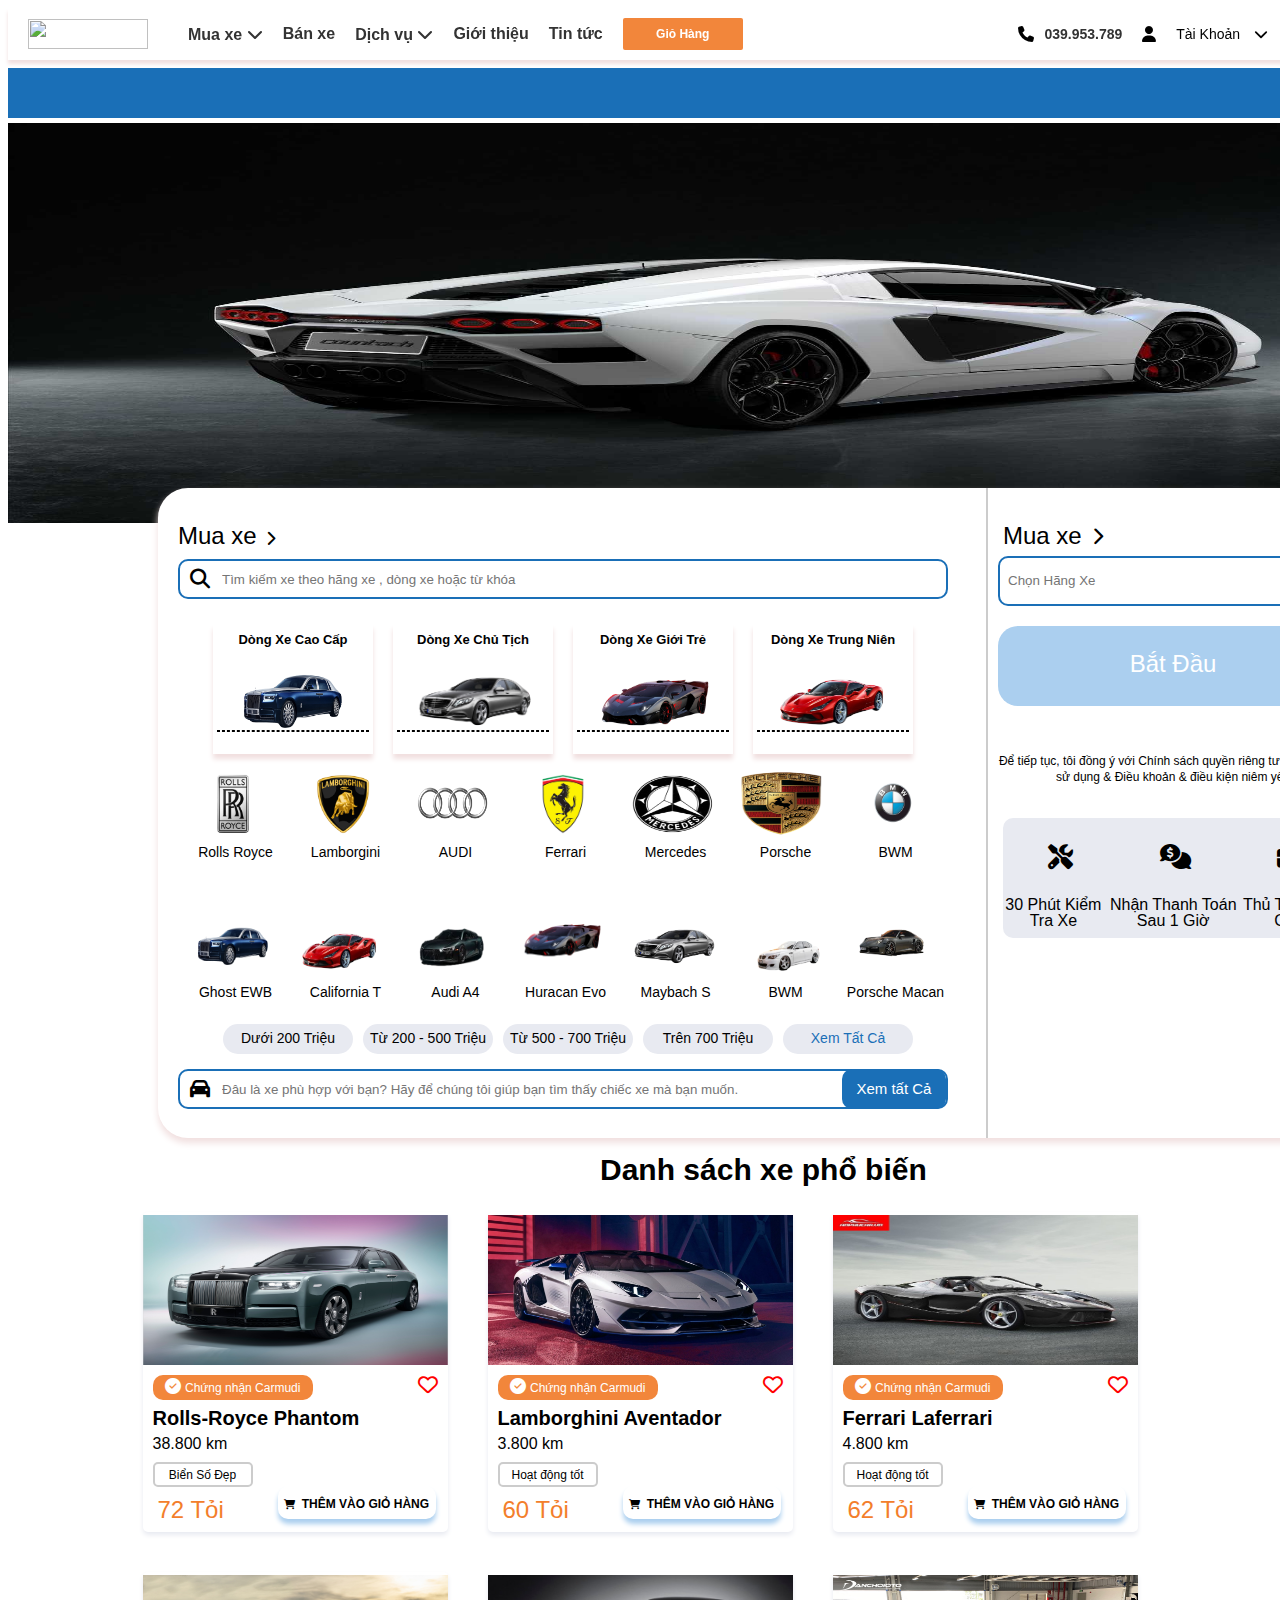
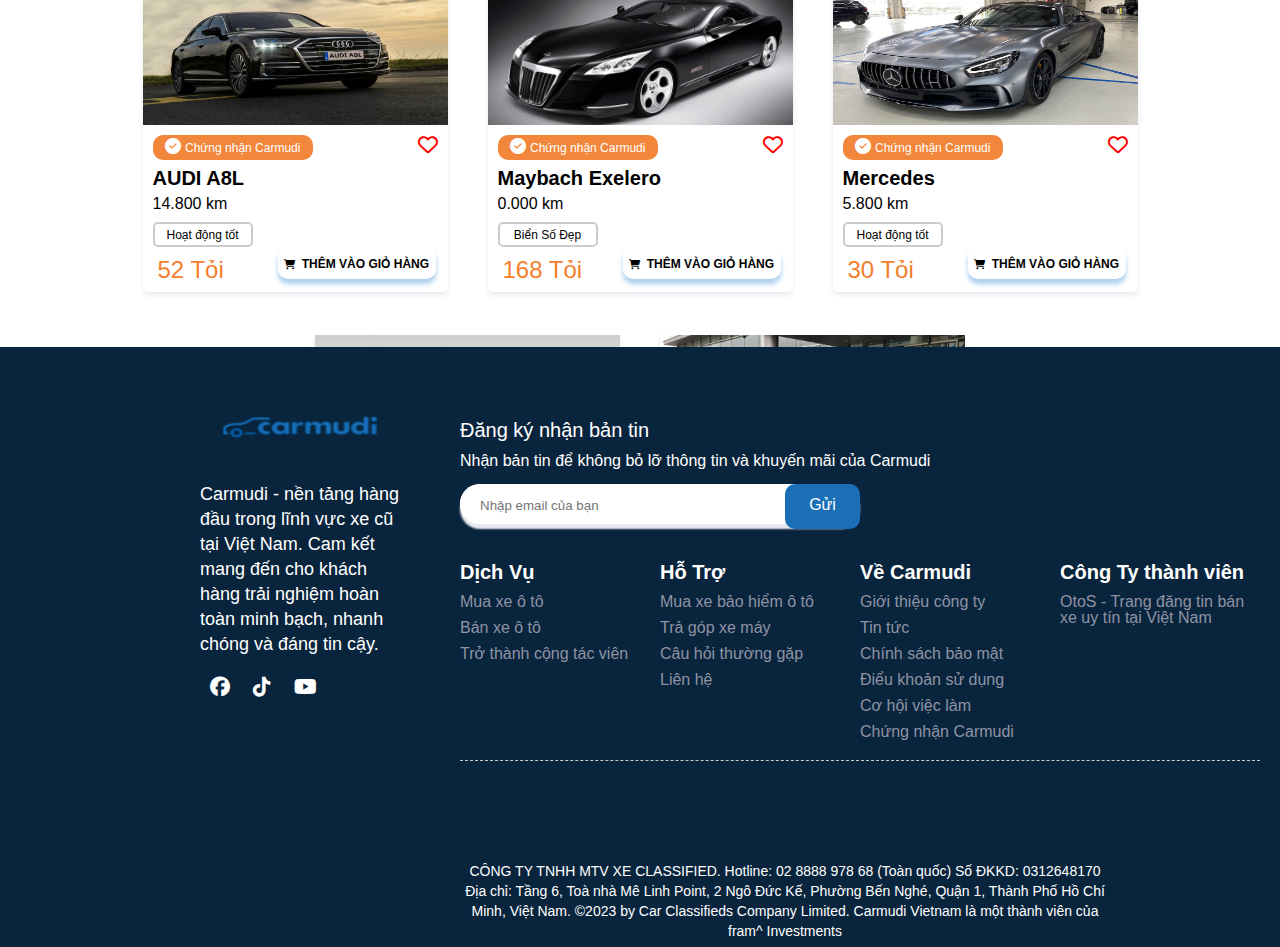
==== index.html @ 92b102cd "first commit" ====
<!DOCTYPE html>
<html lang="en">
<head>
    <meta charset="UTF-8">
    <meta http-equiv="X-UA-Compatible" content="IE=edge">
    <meta name="viewport" content="width=device-width, initial-scale=1.0">
    <title>Trần Thống Shop</title>
    <link rel="stylesheet" href="./index.html">
    <link rel="stylesheet" href="./main.css">
    <link rel="stylesheet" href="./base.css">
    <link rel="stylesheet" href="https://cdnjs.cloudflare.com/ajax/libs/font-awesome/6.4.0/css/all.min.css">
    <link rel="icon" href="./logo/logo__POSCHER_preview_rev_1.png">
</head>
<body>
    <div class="app">
        
        <header class="header">
            <ul class="header__nav">
                <li class="nav">
                    <img class="nav__img" src=".https./ảnh/th.jpg" alt="">
                </li>
                <li class="nav"><a href="">
                    Mua xe
                    <i class="fa-sharp fa-solid fa-chevron-down"></i>
                    <div class="body">
                        <p>Lamborghini</p>
                        <p>Rolls-Royce</p>
                        <p>Ferrari</p>
                    </div>
                </a></li>
                <li class="nav"><a href="">Bán xe</a></li>
                <li class="nav"><a href="">
                    Dịch vụ
                    <i class="fa-sharp fa-solid fa-chevron-down"></i>
                    <div class="body">
                        <p>Đấu giá xe</p>
                        <p>Kiểm định xe</p>
                        <p>Mua xe trả góp</p>
                    </div>
                </a></li>
                <li class="nav"><a href="">Giới thiệu</a></li>
                <li class="nav"><a href="">Tin tức</a></li>
                <li class="nav "><a class="nav--check" href="./gioHang.html">Giỏ Hàng</a></li>
            </ul>
            <ul class="header__nav">
                <li class="nav">
                    <i class="fa-solid fa-phone"></i>
                    <a class="nav__first" href="">039.953.789</a></li>
                <li class="nav">
                    <i class="fa-solid fa-user"></i>
                    <div class="nav__first nav__first--span" href="">
                        <span class="nav__first--taiKhoan">
                            Tài Khoản
                        </span>
                        <div class="nav__span">
                            <a href="./dangNhap.html" class="nav__span--1"><span class="nav__span--dangNhap">Đăng nhặp</span></a>
                            <a href="./dangKy.html" class="nav__span--1">
                                <span class="nav__span--dangNhap">
                                    Đăng ký
                                </span>
                            </a>
                        </div>
                    <i class="fa-sharp fa-solid fa-chevron-down"></i>

                    </div></li>
            </ul>
        </header>
    </div>
    <marquee class="header__marquee" behavior="scroll" direction="10px">Chào mừng bạn đến với shop Trần Thống</marquee>
    <!-- CONTAINER -->
    <div class="container">
        <div><img class="container__lambo" src="./ảnh/lamborghini.jpg" alt=""></div>
        <div class="container__body">
            <div class="container__body--giaoDien">
                <div class="container__body--muaXe">
                    <span class="container__body--span">
                        Mua xe 
                        <span class="container__body--icon"><i class="fa-solid fa-chevron-right"></i></span>
                    </span>
                    <div class="container__muaXe--body">
                        <div class="container__muaXe--serch">
                            <span class="container__serch--icon"><i class="fa-solid fa-magnifying-glass"></i></span>
                            <input type="text" class="container__body--input" placeholder="Tìm kiếm xe theo hãng xe , dòng xe hoặc từ khóa">
                            <div class="container__muaXe--hover">
                                <div class="container__muaXe--timKiem">
                                    <span class="container__hover--header">Tìm kiếm hàng đầu</span>
                                    <i class="fa-solid fa-fire"></i>
                                </div>
                                <ul class="container__hover--ul">
                                    <div class="container__hover--li">Audi</div>
                                    <div class="container__hover--li">Lamborghini</div>
                                    <div class="container__hover--li">Roll Royce</div>
                                    <div class="container__hover--li">Ferrari</div>
                                    <div class="container__hover--li">Mercedes</div>
                                    <div class="container__hover--li">BMW</div>
                                    <div class="container__hover--li">Porsche</div>
                                </ul>
                            </div>
                        </div>
                        <div class="container__muaXe--dongXe">
                            <ul class="container__dongXe--ul">
                                <li class="container__dongXe--li container__dongXe--anime1">
                                    <div class="container__dongxe--chu" >Dòng Xe Cao Cấp</div >
                                    <img src="./ảnh/Tải-hình-nền-4k-Siêu-xe-Roll-Royce-scaled.png" alt="" class="container__dongXe--img">
                                </li>
                                <li class="container__dongXe--li container__dongXe--anime2">
                                    <div  class="container__dongxe--chu">Dòng Xe Chủ Tịch</div >
                                    <img src="./ảnh/mẹc.png" alt="" class="container__dongXe--img">

                                </li>
                                <li class="container__dongXe--li container__dongXe--anime3">
                                    <div  class="container__dongxe--chu">Dòng Xe Giới Trẻ</div >
                                    <img src="./ảnh/hinh-nen-sieu-xe-lamborghini_062151335.png" alt="" class="container__dongXe--img container__lambo--thaydoi ">

                                </li>
                                <li class="container__dongXe--li container__dongXe--anime4">
                                    <div class="container__dongxe--chu" >Dòng Xe Trung Niên</div >      
                                    <img src="./ảnh/dien-kien-sieu-xe-ferrari-f8-tributo-moi-ke-nhiem-488-gtb-c7f69d.png" alt="" class="container__dongXe--img container__ferari--thaydoi">

                                </li>
                            </ul>
                        </div>

                        <div class="container__hangXe">
                            <ul class="container__hangXe--ul">
                                <li class="container__hangXe--li">
                                    <img src="./logo/logo-rolls-royce_preview_rev_1.png" alt="" class="container__hangXe--img">
                                    <span class="container__hangXe--span">Rolls Royce</span>
                                </li>
                                <li class="container__hangXe--li">
                                    <img src="./logo/Lamborgini-Logo_preview_rev_1.png" alt="" class="container__hangXe--img">
                                    <span class="container__hangXe--span">Lamborgini</span>
                                </li>
                                <li class="container__hangXe--li">
                                    <img src="./logo/logo audi_preview_rev_1.png" alt="" class="container__hangXe--img">
                                    <span class="container__hangXe--span">AUDI</span>
                                </li>
                                <li class="container__hangXe--li">
                                    <img src="./logo/logo-xe-ferrari_preview_rev_1.png" alt="" class="container__hangXe--img">
                                    <span class="container__hangXe--span">Ferrari</span>
                                </li>
                                <li class="container__hangXe--li">
                                    <img src="./logo/logo__mẹc_preview_rev_1.png" alt="" class="container__hangXe--img">
                                    <span class="container__hangXe--span">Mercedes</span>
                                </li>
                                <li class="container__hangXe--li">
                                    <img src="./logo/logo__POSCHER_preview_rev_1.png" alt="" class="container__hangXe--img">
                                    <span class="container__hangXe--span">Porsche</span>
                                </li>
                                <li class="container__hangXe--li">
                                    <img src="./logo/y-nghia-logo-bmw_preview_rev_1.png" alt="" class="container__hangXe--img">
                                    <span class="container__hangXe--span">BWM</span>
                                </li>
                            </ul>
                        </div>
                        <div class="container__hangXe">
                            <ul class="container__hangXe--ul">
                                <li class="container__hangXe--li">
                                    <img src="./ảnh/Tải-hình-nền-4k-Siêu-xe-Roll-Royce-scaled.png" alt="" class="container__hangXe--img">
                                    <span class="container__hangXe--span"> Ghost EWB</span>
                                </li>
                                <li class="container__hangXe--li">
                                    <img src="./ảnh/dien-kien-sieu-xe-ferrari-f8-tributo-moi-ke-nhiem-488-gtb-c7f69d.png" alt="" class="container__hangXe--img">
                                    <span class="container__hangXe--span">California T</span>
                                </li>
                                <li class="container__hangXe--li">
                                    <img src="./ảnh/audi_preview_rev_1.png" alt="" class="container__hangXe--img">
                                    <span class="container__hangXe--span">Audi A4</span>
                                </li>
                                <li class="container__hangXe--li">
                                    <img src="./ảnh/hinh-nen-sieu-xe-lamborghini_062151335.png" alt="" class="container__hangXe--img">
                                    <span class="container__hangXe--span"> Huracan Evo</span>
                                </li>
                                <li class="container__hangXe--li">
                                    <img src="./ảnh/mẹc.png" alt="" class="container__hangXe--img">
                                    <span class="container__hangXe--span">Maybach S</span>
                                </li>
                                <li class="container__hangXe--li">
                                    <img src="./ảnh/BWM_preview_rev_1.png" alt="" class="container__hangXe--img">
                                    <span class="container__hangXe--span">BWM</span>
                                </li>
                                <li class="container__hangXe--li">
                                    <img src="./ảnh/POSCHER.png" alt="" class="container__hangXe--img">
                                    <span class="container__hangXe--span">Porsche Macan</span>
                                </li>
                            </ul>
                        </div>
                        <div class="container__tatCa">
                            <ul class="container__tatCa--ul">
                                <li class="container__tatCa--li">
                                    Dưới 200 Triệu
                                </li>
                                <li class="container__tatCa--li">
                                    Từ 200 - 500 Triệu
                                </li>
                                <li class="container__tatCa--li">
                                    Từ 500 - 700 Triệu
                                </li>
                                <li class="container__tatCa--li">
                                    Trên 700 Triệu
                                </li>
                                <li class="container__tatCa--li container__tatCa--xem ">
                                    Xem Tất Cả 
                                </li>
                            </ul>
                        </div>
                        <div class="container__muaXe--serch">
                            <span class="container__serch--icon"><i class="fa-solid fa-car"></i></i></span>
                            <input type="text" class="container__body--input" placeholder="Đâu là xe phù hợp với bạn? Hãy để chúng tôi giúp bạn tìm thấy chiếc xe mà bạn muốn.">
                            <div class="container__tatCa-div">
                                <span class="container__tatCa--span">Xem tất Cả</span>
                                </div>
                        </div>
                    </div>
                </div>
                <div class="container__body--banXe">
                    <span class="container__banXe--span">
                        Mua xe 
                        <span class="container__banXe--icon"><i class="fa-solid fa-chevron-right"></i></span>
                    </span>

                    <div class="banXe__chonHangXe">
                        <input type="text" class="banXe__chonHangXe--input" placeholder="Chọn Hãng Xe">
                        <i class="fa-sharp fa-solid fa-chevron-down"></i>
                    </div>
                    
                    <div class="banXe__chonHangXe--batdau">
                        <span>Bắt Đầu</span>
                    </div>

                    <p class="banXe__chonHangXe-p">
                        Để tiếp tục, tôi đồng ý với Chính sách quyền riêng tư, Điều khoản sử dụng & Điều khoản & điều kiện niêm yết.
                    </p>

                    <div class="banXe__chonHangXe--tong">
                        <div class="banXe__chonHangXe--ul">
                            <span><i class="fa-solid fa-screwdriver-wrench"></i></span>
                            <span><i class="fa-solid fa-comments-dollar"></i></span>
                            <span><i class="fa-solid fa-business-time"></i></span>
                        </div>
                        <div class="banXe__chonHangXe--li">
                            <span>30 Phút Kiểm Tra Xe <br></span>
                            <span>Nhận Thanh Toán Sau 1 Giờ <br></span>
                            <span>Thủ Tục Nhanh Chóng <br></span>
                        </div>
                    </div>
                    <marquee class="banXe__chonHangXe--marquee" behavior="scroll" direction="10px">
                        <img src="./ảnh/Tải-hình-nền-4k-Siêu-xe-Roll-Royce-scaled.png" alt="">
                        <img class="chonHangXe__marquee--img" src="./ảnh/dien-kien-sieu-xe-ferrari-f8-tributo-moi-ke-nhiem-488-gtb-c7f69d.png" alt="">
                        <img class="chonHangXe__marquee--img " src="./ảnh/audi_preview_rev_1.png" alt="">
                    </marquee>
                </div>
            </div>
        </div>
        <h1 class="container__body--danhSachh1">Danh sách xe phổ biến <br></h1>
        <div class="container__body--danhSach">
            <div class="container__body--chiaDoi">
                <div class="container__danhSach">
                    <a href="./chiTiet.html">
                        <img src="./danh sách/roll royce.jpg" alt="" class="container__danhSach-img">
                    </a>
                    <div class="container__danhSach--chungNhan">
                        <div class="container__danhSach--icon">
                            <span class="container__danhSach--iconspan">
                                <i class="fa-sharp fa-solid fa-circle-check"></i>
                            </span>
                            <span class="container__danhSach--iconchungNhan">Chứng nhận Carmudi</span>
                        </div>
                        <div class="container__icon--danhSach">
                            <i class="fa-sharp fa-regular fa-heart"></i>
    
                        </div>
                    </div>
                    <div class="container__danhSach--thongTin">Rolls-Royce Phantom <br></div>
                    <div class="container__danhSach--km">38.800 km <br></div>
                    <div class="container__danhSach--hoatDong">Biển Số Đẹp <br></div>
                    <div class="container__danhSach--giaTien">72 Tỏi <br></div>
                    <div class="container__danhSach--gioHang">
                        <i class="fa-solid fa-cart-shopping"></i>
                        <span>THÊM VÀO GIỎ HÀNG</span>
                    </div>
                    <a href="./chiTiet.html">
                        <div class="container__danhSach--xemNhanh">Xem Nhanh</div>
                    </a>
                </div>
                <div class="container__danhSach">
                    <a href="./chiTiet.html">
                        <img src="./danh sách/lambo.jpg" alt="" class="container__danhSach-img">

                    </a>
                    <div class="container__danhSach--chungNhan">
                        <div class="container__danhSach--icon">
                            <span class="container__danhSach--iconspan">
                                <i class="fa-sharp fa-solid fa-circle-check"></i>
                            </span>
                            <span class="container__danhSach--iconchungNhan">Chứng nhận Carmudi</span>
                        </div>
                        <div class="container__icon--danhSach">
                            <i class="fa-sharp fa-regular fa-heart"></i>
    
                        </div>
                    </div>
                    <div class="container__danhSach--thongTin">Lamborghini Aventador <br></div>
                    <div class="container__danhSach--km">3.800 km <br></div>
                    <div class="container__danhSach--hoatDong">Hoạt động tốt <br></div>
                    <div class="container__danhSach--giaTien">60 Tỏi <br></div>
                    <div class="container__danhSach--gioHang">
                        <i class="fa-solid fa-cart-shopping"></i>
                        <span>THÊM VÀO GIỎ HÀNG</span>
                    </div>
                    <a href="./chiTiet.html">
                        <div class="container__danhSach--xemNhanh">Xem Nhanh</div>
                    </a>
    
                </div>
                <div class="container__danhSach">
                    <img src="./danh sách/ferari.jpg" alt="" class="container__danhSach-img">
                    <div class="container__danhSach--chungNhan">
                        <div class="container__danhSach--icon">
                            <span class="container__danhSach--iconspan">
                                <i class="fa-sharp fa-solid fa-circle-check"></i>
                            </span>
                            <span class="container__danhSach--iconchungNhan">Chứng nhận Carmudi</span>
                        </div>
                        <div class="container__icon--danhSach">
                            <i class="fa-sharp fa-regular fa-heart"></i>
    
                        </div>
                    </div>
                    <div class="container__danhSach--thongTin">Ferrari Laferrari <br></div>
                    <div class="container__danhSach--km">4.800 km <br></div>
                    <div class="container__danhSach--hoatDong">Hoạt động tốt <br></div>
                    <div class="container__danhSach--giaTien">62 Tỏi <br></div>
                    <div class="container__danhSach--gioHang">
                        <i class="fa-solid fa-cart-shopping"></i>
                        <span>THÊM VÀO GIỎ HÀNG</span>
                    </div>
                    <div class="container__danhSach--xemNhanh">Xem Nhanh</div>
    
                </div>
                <div class="container__danhSach">
                    <img src="./danh sách/audi.jpg" alt="" class="container__danhSach-img">
                    <div class="container__danhSach--chungNhan">
                        <div class="container__danhSach--icon">
                            <span class="container__danhSach--iconspan">
                                <i class="fa-sharp fa-solid fa-circle-check"></i>
                            </span>
                            <span class="container__danhSach--iconchungNhan">Chứng nhận Carmudi</span>
                        </div>
                        <div class="container__icon--danhSach">
                            <i class="fa-sharp fa-regular fa-heart"></i>
    
                        </div>
                    </div>
                    <div class="container__danhSach--thongTin">AUDI A8L <br></div>
                    <div class="container__danhSach--km">14.800 km <br></div>
                    <div class="container__danhSach--hoatDong">Hoạt động tốt <br></div>
                    <div class="container__danhSach--giaTien">52 Tỏi <br></div>
                    <div class="container__danhSach--gioHang">
                        <i class="fa-solid fa-cart-shopping"></i>
                        <span>THÊM VÀO GIỎ HÀNG</span>
                    </div>
                    <div class="container__danhSach--xemNhanh">Xem Nhanh</div>
    
                </div>
                <div class="container__danhSach">
                    <img src="./danh sách/mayback.jpg" alt="" class="container__danhSach-img">
                    <div class="container__danhSach--chungNhan">
                        <div class="container__danhSach--icon">
                            <span class="container__danhSach--iconspan">
                                <i class="fa-sharp fa-solid fa-circle-check"></i>
                            </span>
                            <span class="container__danhSach--iconchungNhan">Chứng nhận Carmudi</span>
                        </div>
                        <div class="container__icon--danhSach">
                            <i class="fa-sharp fa-regular fa-heart"></i>
    
                        </div>
                    </div>
                    <div class="container__danhSach--thongTin">Maybach Exelero <br></div>
                    <div class="container__danhSach--km">0.000 km <br></div>
                    <div class="container__danhSach--hoatDong">Biển Số Đẹp <br></div>
                    <div class="container__danhSach--giaTien">168 Tỏi <br></div>
                    <div class="container__danhSach--gioHang">
                        <i class="fa-solid fa-cart-shopping"></i>
                        <span>THÊM VÀO GIỎ HÀNG</span>
                    </div>
                    <div class="container__danhSach--xemNhanh">Xem Nhanh</div>
    
                </div>
                <div class="container__danhSach">
                    <img src="./danh sách/mẹc.jpg" alt="" class="container__danhSach-img">
                    <div class="container__danhSach--chungNhan">
                        <div class="container__danhSach--icon">
                            <span class="container__danhSach--iconspan">
                                <i class="fa-sharp fa-solid fa-circle-check"></i>
                            </span>
                            <span class="container__danhSach--iconchungNhan">Chứng nhận Carmudi</span>
                        </div>
                        <div class="container__icon--danhSach">
                            <i class="fa-sharp fa-regular fa-heart"></i>
    
                        </div>
                    </div>
                    <div class="container__danhSach--thongTin">Mercedes<br></div>
                    <div class="container__danhSach--km">5.800 km <br></div>
                    <div class="container__danhSach--hoatDong">Hoạt động tốt <br></div>
                    <div class="container__danhSach--giaTien">30 Tỏi <br></div>
                    <div class="container__danhSach--gioHang">
                        <i class="fa-solid fa-cart-shopping"></i>
                        <span>THÊM VÀO GIỎ HÀNG</span>
                    </div>
                    <div class="container__danhSach--xemNhanh">Xem Nhanh</div>
    
                </div>
                <div class="container__danhSach">
                    <img src="./danh sách/porsche-panamera-turbo-2047.jpg" alt="" class="container__danhSach-img">
                    <div class="container__danhSach--chungNhan">
                        <div class="container__danhSach--icon">
                            <span class="container__danhSach--iconspan">
                                <i class="fa-sharp fa-solid fa-circle-check"></i>
                            </span>
                            <span class="container__danhSach--iconchungNhan">Chứng nhận Carmudi</span>
                        </div>
                        <div class="container__icon--danhSach">
                            <i class="fa-sharp fa-regular fa-heart"></i>
    
                        </div>
                    </div>
                    <div class="container__danhSach--thongTin">Porsche Panamera Turbo <br></div>
                    <div class="container__danhSach--km">800 km <br></div>
                    <div class="container__danhSach--hoatDong">Hoạt động tốt <br></div>
                    <div class="container__danhSach--giaTien">22 Tỏi <br></div>
                    <div class="container__danhSach--gioHang">
                        <i class="fa-solid fa-cart-shopping"></i>
                        <span>THÊM VÀO GIỎ HÀNG</span>
                    </div>
                    <div class="container__danhSach--xemNhanh">Xem Nhanh</div>
    
                </div>
                <div class="container__danhSach">
                    <img src="./danh sách/BMW-330i-m-sport-2019-viet-nam-tuvanmuaxe-2(1).jpg" alt="" class="container__danhSach-img">
                    <div class="container__danhSach--chungNhan">
                        <div class="container__danhSach--icon">
                            <span class="container__danhSach--iconspan">
                                <i class="fa-sharp fa-solid fa-circle-check"></i>
                            </span>
                            <span class="container__danhSach--iconchungNhan">Chứng nhận Carmudi</span>
                        </div>
                        <div class="container__icon--danhSach">
                            <i class="fa-sharp fa-regular fa-heart"></i>
    
                        </div>
                    </div>
                    <div class="container__danhSach--thongTin"> BMW 3-Series <br></div>
                    <div class="container__danhSach--km">1.800 km <br></div>
                    <div class="container__danhSach--hoatDong">Hoạt động tốt <br></div>
                    <div class="container__danhSach--giaTien">12 Tỏi <br></div>
                    <div class="container__danhSach--gioHang">
                        <i class="fa-solid fa-cart-shopping"></i>
                        <span>THÊM VÀO GIỎ HÀNG</span>
                    </div>
                    <div class="container__danhSach--xemNhanh">Xem Nhanh</div>
    
                </div>
            </div>
            
        </div>
        
    </div>
    <footer class="footer">
        <div class="footer__carmudi">
            <div class="footer__camudi--head">
                <img src="./logo/carmudi.png" alt="">
                <p class="footer__camudi--p">
                    Carmudi - nền tảng hàng đầu trong lĩnh vực xe cũ tại Việt Nam. Cam kết mang đến cho khách hàng trải nghiệm hoàn toàn minh bạch, nhanh chóng và đáng tin cậy.
                </p>
                <i class="fa-brands fa-facebook"></i>
                <i class="fa-brands fa-tiktok"></i>
                <i class="fa-brands fa-youtube"></i>
            </div>
            <div class="footer__camudi--footer">
                <div class="footer__footer--p">Đăng ký nhận bản tin</div>
                <div class="footer__footer--span">Nhận bản tin để không bỏ lỡ thông tin và khuyến mãi của Carmudi</div>
                <div class="footer__footer--serch">
                    <input type="text" class="footer__footer--input" placeholder="Nhập email của bạn">
                    <span class="footer__input--span">Gửi</span>
                </div>
                <div class="footer__footer--ulli">
                    <ul class="footer__footer--ul">
                        <span>Dịch Vụ</span>
                        <li class="footer__footer--li">Mua xe ô tô</li>
                        <li class="footer__footer--li">Bán xe ô tô</li>
                        <li class="footer__footer--li">Trở thành cộng tác viên</li>
                    </ul>
                    <ul class="footer__footer--ul">
                        <span>Hỗ Trợ</span>
                        <li class="footer__footer--li">Mua xe bảo hiểm ô tô</li>
                        <li class="footer__footer--li">Trả góp xe máy</li>
                        <li class="footer__footer--li">Câu hỏi thường gặp</li>
                        <li class="footer__footer--li">Liên hệ</li>
                    </ul>
                    <ul class="footer__footer--ul">
                        <span>Về Carmudi</span>
                        <li class="footer__footer--li">Giới thiệu công ty</li>
                        <li class="footer__footer--li">Tin tức</li>
                        <li class="footer__footer--li">Chính sách bảo mật</li>
                        <li class="footer__footer--li">Điểu khoản sử dụng</li>
                        <li class="footer__footer--li">Cơ hội việc làm</li>
                        <li class="footer__footer--li">Chứng nhận Carmudi</li>
                    </ul>
                    <ul class="footer__footer--ul">
                        <span>Công Ty thành viên</span>
                        <li class="footer__footer--li">OtoS - Trang đăng tin bán xe uy tín tại Việt Nam</li>
                    </ul>

                </div>
                
                <div class="footer__cuoiCung">
                    <p>CÔNG TY TNHH MTV XE CLASSIFIED. Hotline: 02 8888 978 68 (Toàn quốc) Số ĐKKD: 0312648170
                        Địa chỉ: Tầng 6, Toà nhà Mê Linh Point, 2 Ngô Đức Kế, Phường Bến Nghé, Quận 1, Thành Phố Hồ Chí Minh, Việt Nam. ©2023 by Car Classifieds Company Limited.
                        Carmudi Vietnam là một thành viên của   fram^  Investments</p>
                </div>
            </div>
            
        </div>
        
    </footer>

    
        </div>
    </div>
</body>
</html>
---- main.css ----
.header{
    position: fixed;
    background-color: var(--white-color);
    box-shadow: 0 4px 4px #f1dfdf;
    display: flex;
    justify-content: space-between;
    z-index: 5;
    width: 100%;
}
.header__nav{
    position: relative;
    list-style: none;
    display: flex;
    align-items: center;
    padding: 0;
}
.nav__img{
    width: 120px;
    height: 30px;
    margin: 0 20px;
}
.nav{
    display: flex;
    font-size: 16px;
    cursor: pointer;
    margin-right: 20px;
}
.nav a  {
    text-decoration: none;
    color: var(--text-color);
    font-weight: 550;
}
.nav .nav--check{
    align-items: center;
    font-size: 12px;
    background-color:#f2863b;
    width: 120px;
    text-align: center;
    border-radius: 2px;
    padding:8px 20px;
    color: var(--white-color);
}
.nav__first--taiKhoan{
    margin: 0 10px;
}
.body{
    position: absolute;
    background-color: var(--white-color);
    box-shadow: 0 2px 2px #f1dfdf;
    width: 180px;
    height: 140px;
    border-radius: 3px;
    top: 40px;
    display: none;
    animation: fadein ease 0.5s;
    animation: groth ease-in 0.3s;
    transform-origin: 40% top;
}
.body p{
    margin:6px 0px;
    padding: 10px;
}
.body p:hover{
    background-color: #f1dfdf;
}
.body::before{
    position: absolute;
    content: "";
    width: 103%;
    height: 21px;
    top: -21px;
    left: 0;
}
.body::after{
    position: absolute;
    content: "";
    border-color: transparent transparent var(--white-color) transparent;
    top: -31px;
    left: 6px;
}
.nav:hover .body{
    display: block;
}
.nav .nav__first {
    font-size: 14px;
    margin-left: 10px;
}

.nav__span{
    position: absolute;
    display: none;
    width: 100px;
    border-radius: 3px;
    font-weight: 400;
    top: 40px;
    left: 150px;
    background-color: var(--white-color);
    box-shadow:  0 2px 2px #ffffff;
    z-index: 1;
    
}
/* .nav__span::after{
    position: absolute;
    content: "";
    border: 20px solid;
    border-color: transparent transparent #ffffff transparent;
    top:-30px ;
    right: 5px;
} */
.nav__first--span:hover .nav__span{
    display: block;
}
.nav__span::before{
    position: absolute;
    content: "";
    width: 103%;
    height: 21px;
    top: -21px;
    left: 0;
    z-index: 0;
}

.nav__span--1{
    font-size: 14px;
   display: flex;
   padding: 10px;
}
.nav__span--dangNhap{
    padding: 5px 0;
}
.nav__span--1:hover{
    background-color: #f1dfdf;
    border-radius: 3px;
}

.header__marquee{
    margin-top: 60px;
    padding-top: 20px;
    height: 30px;
    padding-bottom: 30px;
    font-size: 20px;
    width: 1500px;
    background-color: #1a6fb7;
    color: var(--white-color);
}
/* form Đăng ký/Đăng nhập */
.modal__inner--body{
    display: block;
    width: 100%;
    height: 100%;
    position: absolute;
}
.modal__inner--icon{
    display: flex;
    top: 0;
    right: 0;
    padding: 15px;
    font-size: 25px;
    cursor: pointer;
    position: absolute;
    z-index: 1;
}
.dangKy{
    margin-top: 60px;
    font-size: 40px;
    font-weight: 500;
    margin-bottom: 40px;
}
.nhapSdt{
    margin: 15px 0;
    font-size: 14px;
}
.dangNhap,.matKhau,.maXacMinh{
    width: 400px;
    margin: auto;
    background-color: var(--white-color);
    height: 60px;
    border-radius: 3px;
    border: 3px solid rgba(126, 126, 156, 0.4);
}
.dangNhap__span{
    position: relative;
    font-size: 15px;
    margin-left: 4px;
}
.dangNhap__span::after{
    position: absolute;
    display: block;
    content: "";
    width: 2px;
    height: 20px;
    background-color: #ccc;
    top: -1px;
    right: -7px;

}
.matKhau,.maXacMinh{
    margin-top: 5px;
}
.maXacMinh{
    display: flex;
    justify-content: space-between;
    align-items: center;
}
.maXacMinh__input--input{
    display: flex;
    align-items: center;
    padding-left: 12px;
    border-radius: 3px;
    font-size: 14px;
    font-weight: 500;
    background-color: #ccc;
    border: 3px dashed #ccc;
    width:135px ;
    height: 100%;
    cursor: pointer;
}
.maXacMinh__input{
    display: flex;
    margin-left: 12px;
    width: 250px;
    height: 35px;
    border-radius: 3px;
    margin-top: 6px;
    border: 2px solid var(--white-color);
    border: none;
    outline: none;

}
.matKhau__input{
    display: flex;
}
.dangNhap__input,.matKhau__input{
    width: 350px;
    height: 35px;
    border-radius: 3px;
    margin-top: 10px;
    margin-left: 8px;
    border: 1px solid var(--white-color);
    border: none;
    outline: none;
}

.modal__inner--footer{
    display: flex;
    width: 400px;
    height: 45px;
    justify-content: center;
    font-size: 20px;
    border-radius: 3px;
    border: 2px solid ;
    align-items: center;
    background-color: #ccc;
    margin: 10px 25px;
    cursor: pointer;
}
.modal__footer--span{
    color: rgba(255, 255, 255, 0.6);
}
.modal__footer--icon{
    margin-left: 10px;
    font-size: 25px;
    font-weight: 300;
}
.chuThich{
    font-size: 15px;
    margin-top: 30px;
}
.modal__footer--login {
    display: flex;
    width: 400px;
    height: 45px;
    justify-content: center;
    font-size: 20px;
    border-radius: 3px;
    border: 2px solid ;
    align-items: center;
    background-color: #1a6fb7;
    margin: 10px 25px;
    cursor: pointer;
}

/* form Đăng ký/Đăng nhập */


.container__lambo{
    width: 1500px;
    height: 400px;
    margin: 0;
}
.container__body{
    display: block;
    position: relative;
    top: -40px;
    right: -150px;
}
.container__body--giaoDien{
    box-sizing: border-box;
    justify-content: space-between;
    display: flex;
    position: absolute;
    width: 1200px;
    height: 650px;
    border-radius: 30px;
    background-color: var(--white-color);
    box-shadow: 0 5px 7px #f1dfdf;
}
.container__body--muaXe{
    margin: 40px 0 0 20px;

}
.container__body--span{
    font-size: 24px;
}
.container__body--icon{
    margin-left: 3px;
    font-size: 15px;
}
.container__muaXe--hover{
    display: none;
    position: absolute;
    border-radius: 10px;
    width: 770px;
    z-index: 1;
    height: 90px;
    border: 2px solid #1a6fb7;
    background-color: var(--white-color);
    top: 45px;

}

.container__muaXe--serch{
    position: relative;
    margin-top: 10px;
    width: 770px;
    height: 40px;
    background-color: var(--white-color);
    border-radius: 10px;
    border: 2px solid #1a6fb7;
    display: flex;
    align-items: center;
    font-size: 20px;
}
.container__serch--icon{
    display: block;
    padding: 20px 10px;
}

.container__body--input{
    outline: none;
    text-decoration: none;
    width: 700px;
    height: 20px;
    border: none;
}
.container__muaXe--timKiem{
    margin:10px 0 10px 20px;
}
.container__hover--header{
    font-size: 16px;
    font-weight: 400;
}
.container__muaXe--hover i {
    font-size: 20px;
    margin-left: 10px;
}
.container__hover--ul{
    display: flex;
    padding: 0;
    text-align: center;
    margin-top: 0;
}
.container__hover--li{
    border-radius: 14px;
    padding-top: 5px;
    font-size: 13px;
    margin: 0 10px 5px 10px;
    width: 120px;
    height: 30px;
    background-color: #ccc;
    color: #1a6fb7;
}
.container__hover--li:hover {
    cursor: pointer;
    background-color: #f1dfdf;
}
.container__body--input:focus ~ .container__muaXe--hover{
    display: inline-block;
}
.container__muaXe--dongXe{
    display: flex;
    width: 770px;
    height: 120px;
    margin-top: 5px;
}
.container__dongXe--ul{
    margin-left: 25px;
    list-style: none;
    padding: 0;
    display: flex;
    text-align: center;
}
.container__dongXe--li{
    margin: 10px;
    width: 160px;
    height: 130px;
    background-color: var(--white-color);
    box-shadow: 0 5px 5px #f1dfdf;
    cursor: pointer;
}
.container__dongXe--img{
    width: 140px;
    height: 100px;
    animation: lenXuong ease 4s;
    animation-iteration-count: infinite;
    animation-delay: 2s;
}

.container__dongXe--anime1::after{
    content: "";
    position: absolute;
    border: 1px dashed var(--black-color);
    top: 242px;
    width: 150px;
    left: 59px;
}
.container__dongXe--anime2::after{
    content: "";
    position: absolute;
    border: 1px dashed var(--black-color);
    top: 242px;
    width: 150px;
    left: 239px;
}
.container__dongXe--anime3::after{
    content: "";
    position: absolute;
    border: 1px dashed var(--black-color);
    top: 242px;
    width: 150px;
    left: 419px;
}
.container__dongXe--anime4::after{
    content: "";
    position: absolute;
    border: 1px dashed var(--black-color);
    top: 242px;
    width: 150px;
    left: 599px;
}
.container__dongxe--chu{
    margin-top: 8px;
    font-size: 13px;
    font-weight: 700;
}
.container__lambo--thaydoi{
    margin-top: 10px;
    margin-left: 6px;

}
.container__ferari--thaydoi{
    margin-bottom: 20px;
    height: 90px;
    margin-left: 8px;
}
.container__hangXe{
    margin-top: 40px;
    width: 770px;
    height: 100px;
    text-align: center;
}
.container__hangXe--ul{
    margin-top: 10px;
    list-style: none;
    padding: 0;
    display: flex;
}

.container__hangXe--li{
    width: 120px;
    height: 100px;
    cursor: pointer;
}
.container__hangXe--img{
    width: 100px;
    height: 70px;
    margin-top: 5px;
}
.container__hangXe--span{
    font-size: 14px;
    margin-left: 5px;
}
.container__tatCa{
    margin-top: 15px;
}
.container__tatCa--ul{
    display: flex;
    list-style: none;
    text-align: center;
}
.container__tatCa--li{
    font-weight: 300;
    margin: 5px;
    font-size: 14px;
    border-radius: 30px;
    padding: 6px;
    width: 130px;
    height: 30px;
    background-color: #e8eaf1;
}
.container__tatCa--xem{
    color: #1a6fb7;
}
.container__tatCa--li:hover {
    color: #1a6fb7;
    cursor: pointer;
}
.container__tatCa-div{
    width: 140px;
    height: 40px;
    background-color: #1a6fb7;
    color: var(--white-color);
    text-align: center;
    border-radius: 10px;
    padding-top: 12px;
    font-size: 15px;
    margin-left: 100px;
}
.container__body--banXe{
    width: 430px;
    height: 650px;
}
.container__banXe--span{
    display: flex;
    margin-left: 55px;
    margin-top: 40px;
    font-size: 24px;
}
.container__banXe--icon{
    font-size: 18px;
    margin-left: 10px;
}
.container__body--banXe::after{
    display: block;
    content: "";
    width: 2px;
    height: 650px;
    background-color: #ccc;
    position: absolute;
    top: 0;
    right: 370px;
}
.banXe__chonHangXe{
    margin-top: 10px;
    margin-left: 50px;
    border: 2px solid #1a6fb7;
    border-radius: 10px;
    width: 350px;
    height: 50px;
}
.banXe__chonHangXe--input{
    outline: none;
    border: none;
    margin-top: 14px;
    margin-left: 6px;
    width: 300px;

}
.banXe__chonHangXe i {
    margin-left: 15px;
}
.banXe__chonHangXe--batdau{
    width: 350px;
    height: 80px;
    background-color: #abcfef;
    color: var(--white-color);
    text-align: center;
    margin-left: 50px;
    border-radius: 20px;
    margin-top: 20px;
    padding-top: 30px;
    font-size: 24px;
    cursor: no-drop;
}

.banXe__chonHangXe-p{
    width: 350px;
    height: 80px;
    margin-top: 20px;
    font-size: 12px;
    margin-left: 50px;
    text-align: center;
    padding-top: 27px;
}
.banXe__chonHangXe--tong{
    margin-left: 55px;
    padding: 0;
    width: 350px;
    border-radius: 10px;
    height: 120px;
    background-color: #e8eaf1;
    text-align: center;

}
.banXe__chonHangXe--ul{
    font-size: 25px;
    padding-top: 27px;
}
.banXe__chonHangXe--ul span{
    margin: 40px;
}
.banXe__chonHangXe--li{
    font-size: 16px;
    display: flex;
    padding-top: 27px;
}
.container__body--danhSach{
    display: inline-block;
    width: 100%;
    height: 800px;
    position: absolute;
    top: 1192px;
    left: 0px;
    background-color: var(--white-color);
    box-shadow: 0 5px 5px #e8eaf1;
    overflow: scroll;
    box-sizing: border-box;
}
.container__danhSach{
    background-color: var(--white-color);
    width: 305px;
    height: 320px;
    box-shadow: 0 3px 5px #e8eaf1;
    margin: 20px;
    border-radius: 5px;
    position: relative; 
}
.container__danhSach-img{
    width: 100%;
    height: 150px;
    margin-top: 3px;
    cursor: pointer;
}
.container__danhSach--chungNhan{
    display: flex;
    justify-content: space-between;
    align-items: center;
}
.container__danhSach--icon {
    text-align: center;
    background-color: #f2863b;
    color: var(--white-color);
    margin-left: 10px;
    width: 160px;
    border-radius: 10px;
    margin-top: 5px;
    height: 25px;
    padding-top: 3px;
}
.container__danhSach--iconchungNhan{
    font-size: 12px;
}
.container__danhSach--iconspan {
   font-size: 16px;
}
.container__icon--danhSach{
    font-size: 20px;
    margin-right: 10px;
    cursor: pointer;
    color: red;
}
.container__danhSach--thongTin{
    font-size: 20px;
    font-weight: 600;
    margin: 10px;
    margin-top: 10px;
}
.container__danhSach--km{
    font-size: 16px;
    margin: 10px;
    margin-top: 10px;
}
.container__danhSach--hoatDong{
    margin: 10px;
    border: 2px solid #ccc;
    width: 100px;
    height: 25px;
    text-align: center;
    padding-top: 3px;
    border-radius: 5px;
    font-size: 12px;
    font-weight: 400;
}
.container__danhSach--giaTien{
    margin: 15px;
    font-size: 24px;
    color: #f37e2b;
}
.container__danhSach--gioHang{
    position: absolute;
    background-color: var(--white-color);
    width: 158px;
    height: 33px;
    top: 274px;
    right: 12px;
    box-shadow: 0 5px 5px #abcfef;
    text-align: center;
    padding-top: 10px;
    cursor: pointer;
    border-radius: 10px;
}
.container__danhSach--gioHang i {
    margin-right: 4px;
}
.container__danhSach--gioHang span{
    font-size: 12px;
    font-weight: 600;
}
.container__danhSach--gioHang:hover {
    background-color: #f37e2b;
}
.container__danhSach--xemNhanh{
    position: absolute;
    border-radius: 5px;
    width: 100%;
    height: 30px;
    background-color: #f37e2b;
    font-size: 20px;
    text-align: center;
    padding-top: 5px;
    font-weight: 300;
    top: 125px;
    display: none;
    cursor: pointer;
}

.container__danhSach:hover .container__danhSach--xemNhanh{
    display: block;
}
.container__body--danhSachh1{
    position: absolute;
    top: 1142px;
    left: 600px;
    font-size: 30px;
}
.container__body--chiaDoi{
    justify-content: center;
    display: flex;
    box-sizing: border-box;
    flex-wrap: wrap;
    width: 100%;
}
.footer{
    position: absolute;
    top: 1947px;
    left: 0;
    width: 1502px;
    height: 600px;
    background-color:#09253d ;
}
.footer__carmudi{
    margin: 30px 200px ;
    height: 90%;
    display: flex;
}
.footer__camudi--head{
    width: 300px;
    height: 400px;
    color: var(--white-color);
    margin-right: 60px;
}
.footer__camudi--head img{
    width: 200px;
    height:100px;
}
.footer__camudi--p{
    font-weight: 400;
    font-size: 18px;
    line-height: 25px;
    margin: 0;
}
.footer__camudi--head i{
    font-size: 20px;
    margin: 20px 10px;
}
.footer__camudi--footer{
    margin-top: 30px;
    color: var(--white-color);
    width: 100%;
    height: 400px;
}
.footer__footer--p{
    font-size: 20px;
    margin: 15px 0;
    font-weight: 300;
}
.footer__footer--span{
    font-size: 16px;
    margin: 15px 0;
    font-weight: 300;
}
.footer__footer--serch{
    display: flex;
    width: 400px;
    height: 40px;
    background-color: var(--white-color);
    box-shadow:  0 5px 2px #e8eaf1;
    justify-content: space-between;
    border-radius: 30px;
}
.footer__input--span{
    font-size: 16px;
    color: var(--white-color);
    padding-top: 13px;
    text-align: center;
    width: 75px;
    height: 45px;
    background-color: #1a6fb7;
    border-radius: 10px;
    cursor: pointer;
}
.footer__footer--input{
    border-radius: 30px;
    outline: none;
    margin: none;
    border: none;
    padding-left: 20px;
    padding-top: 4px;
}
.footer__footer--ulli{
    display: flex;
    border-bottom: 1px dashed #ccc;
    width: 800px;
}
.footer__footer--ul{
    width: 200px;
    margin-top: 40px;
    /* margin-right: 20px; */
    padding: 0;
}
.footer__footer--li{
    list-style: none;
    font-size: 16px;
    font-weight: 300;
    color: #8f93a4;
    margin: 10px 0;
}
.footer__footer--ul span{
    font-size: 20px;
    font-weight: 700;
}
.footer__cuoiCung{
    text-align: center;
    margin-top: 100px;
    font-size: 14px;
    line-height: 20px;
    margin-right: 300px;
}
.footer__cuoiCung p{
    width: 650px;
}
.banXe__chonHangXe--marquee{
    margin-left: 40px;
    width: 370px;
    height: 300px;
    padding-right: 40px;
    margin-bottom: 80px;
}


.chonHangXe__marquee--img{
    margin-left: 250px;

}
.banXe__chonHangXe--marquee img{
    width: 240px;
    height: 200px;
}

/* Chi tiết */

.chiTiet__nav--img{
    width: 650px;
    height: 450px;
    margin-top: 80px;
    border-radius: 10px;
}
.chiTiet__nav{
    margin: auto;
    display: flex;
    margin-left: 170px;
    width: 100%;
}
.chiTiet__body{
    margin-left: 30px;
    margin-top: 80px;
    width: 450px;
}
.chiTiet__body--p{
    font-size: 24px;
    color: var(--black-color);
    font-weight: 700;
}
.chiTiet__nav--km{
    font-size: 16px;
}
.chiTiet__nav--gia{
    font-size: 20px;
    color: red;
    font-weight: 700;
}
.chiTiet__body--khuyenMai{
    justify-content: space-between;
    display: flex;
    background-color: #e8eaf1;
    border-radius: 6px;
    padding: 10px;   
}
.chiTiet__khuyenMai--i{
    color: #1a6fb7;
}
.chiTiet__khuyenMai i{
    font-size: 16px;
    margin-right: 5px;
}
.chiTiet__soSanh--yeuThich{
    color: red;
    font-weight: 800;
}
.chiTiet__khuyenMai span{
    font-size: 16px;
    color: #1a6fb7;

}
.chiTiet__body--khuyenMai i{
    font-size: 20px;
    font-weight: 800;
}
.chiTiet__body--soSanh{
    display: flex;
    padding: 10px;
    background-color: #e8eaf1;
    margin-top: 10px;
    justify-content: space-between;
    border-radius: 5px;
}
.chiTiet__soSanh i{
    font-size: 20px;
}
.chiTiet__soSanh span {
    margin-left: 5px;
    font-size: 16px;
}
.chiTiet__soSanh--i{
    color: #1a6fb7;
}
.chiTiet__body--docQuyen{
    margin-top: 1px solid red;
    padding: 0 10px;
}
.chiTiet__body--docQuyen p{
    font-size: 20px;
    color: var(--black-color);
    font-weight: 700;
    margin: 0;
    margin: 15px 0;
}
.chiTiet__body--docQuyen span{
    font-size: 12px;
    color: #8f93a4;
}
.chiTiet__body--viTri {
    justify-content: space-between;
    padding: 0 10px;
    align-items: center;
    display: flex;
    border-bottom: 1px solid #ccc;
}
.chiTiet__viTri p {
    font-size: 16px;
    color: var(--black-color);
    font-weight: 700;
    margin: 0;
    margin: 10px 0;
}
.chiTiet__viTri span{
    color: #8f93a4;
}
.chiTiet__body--viTri i{
    font-size: 16px;
}
.chiTiet__header{
    display: flex;
    justify-content: space-around;
    text-align: center;
}
.chiTiet__header--dangKy{
    width: 320px;
    margin: auto;
    background-color: #1a6fb7;
    cursor: pointer;
    color: var(--white-color);
    margin-right: 5px;
    font-size: 20px;
    padding: 10px 0;
    border-radius: 10px;
}
.chiTiet__header--laiThu{
    width: 320px;
    border-radius: 10px;
    margin: auto;
    font-size: 20px;
    padding: 10px 0;
    color: #1a6fb7;
    cursor: pointer;
}
.chiTiet__header--laiThu{
    border: 1px solid #1a6fb7;
}
.chiTiet__body--cuoi{
    display: flex;
    border-radius: 5px;
    align-items: center;
    margin-top: 20px;
    background-color: #e8eaf1;
}
.chiTiet__body--cuoi p{
    font-size: 14px;
    margin-left: 10px;
}
.chiTiet__body--cuoi i{
    font-size: 30px;
    margin-left: 15px;
    color: #1a6fb7;
}
.body__tongQuan{
    width: 1200px;
    margin: auto;
    text-align: center;
    margin-left: 170px;
}
.body__tongQuan--h1{
    font-size: 40px;
    padding: 50px;
    border-bottom: 1px dashed #8f93a4;
    margin: 0;
    margin: 10px;
}
.tongQuan_body{
    display: flex;
    justify-content: space-evenly;
}
.tongQuan_body--1{
    width: 600px;
    display: flex;
    padding: 20px 0 ;
    justify-content: space-between;
    border-bottom: 1px dashed #ccc;
}
.tongQuan_body--margin{
    margin-right: 30px;
}
.tongQuan_div--1{
    margin-left: 10px;
    font-size: 18px;
    color: #6c5c5c;
}
.tongQuan_div--2{
    font-weight: 700;
    color:var(--black-color);
    font-size: 14px;
    margin-right: 20px;
}
.body__thongSo{
    height: 350px;
    background-color: #e8eaf1;
    text-align: center;
    margin-top: 70px;
    border-radius: 10px;
}
.body__thongSo--h1{
    padding: 50px;
}
.footer__cacXe{
    display: flex;
    justify-content: center;
    position: relative;
}
.footer__tuongTu{
    width: 1500px;
    background-color: #e8eaf1;
    margin-top: 70px;
}
.footer__tuongTu--h1{
    text-align: center;
    padding: 30px;
    font-size: 30px;
}
.img__footer--img{
    position: absolute;
    top: -4%;
    right: 15%;
    width: 200px;
    height: 200px;
}
a{
    color: var(--black-color);
}


/* Giỏ hàng */
.container__gioHang{
    width: 100%;
    height: 70px;
    margin-top: 20px;
    justify-content: space-around;
    background-color: #e8eaf1;
    text-align: center;
}
.a__container--gioHang{
    display: inline-block;
    width: 200px;
    padding:  15px;
    margin-top: 15px;
    font-size: 20px;
    text-align: center;
    cursor: pointer;
}
.body__gioHang--img{
    width: 350px;
    height: 200px;
    margin: 20px 0 0 50px;
    border-radius: 5px;
}
.body__gioHang{
    line-height: 40px;
    display: flex;
    background-color: #e8eaf1;
    margin-top: 60px;
    padding-bottom: 20px;
    
}
.body__gioHang--thongTin{
    margin: 50px 0 0 30px;

}
.gioHang__thongTin--div1{
    font-size: 26px;
}
.gioHang__thongTin--div2{
    font-size: 16px;
}
.gioHang__thongTin--div3{
    font-size: 20px;
}
.gioHang__thongTin--div4{
    font-size: 10px;
    width: 100px;
    height: 20px;
    color: #f2863b;
    border: 1px solid #f2863b;
    padding: 5px;
}

.footer__thanhTien--span{
    font-size: 24px;
    margin-left: 280px;
}
.footer__gioHang--span1{
    width: 230px;
    display: inline-flex;
    background-color: #f2863b;
    border-radius: 5px;
    padding: 3px;
    font-size: 20px;
    height: 50px;
    margin-right: 20px;
    cursor: pointer;

}
.footer__gioHang--span1 p{
    margin: 0;
    margin-left: 70px;
}
.footer__gioHang--span2 p{
    margin: 0;
    margin-top: 3px;
    margin-left: 50px;
}
.footer__thanhTien--lienHe{
    display: flex;
}.footer__gioHang--span2{
    width: 230px;
    display: inline-flex;
    background-color: var(--white-color);
    border-radius: 5px;
    padding: 3px;
    font-size: 20px;
    height: 50px;
    border: 1px solid #abcfef;
    cursor: pointer;
}
.footer__thanhTien{
    margin-top: 120px;
    margin-left: 400px;
}
---- base.css ----
:root{
    --white-color:#fff;
    --black-color:#000;
    --text-color:#333;
}
*{
    box-sizing: border-box;
}
@keyframes lenXuong {
    0% {
        transform: translatex(20px);
    }
    50%{
        transform: translatex(-15px);

    }
    100%{
        transform: translatex(20px);
    }
}
html{
    font-size: 62.5%;
    line-height: 1.6rem;
    font-family: sans-serif;
    box-sizing: border-box;
    width: 1200px;
}

.grid {
    width: 1200px;
    max-width: 100%;
    margin: 0 auto;
}
.grid__full-width {
    width: 100%;
}
.grid__row{
    display: flex;
    flex-wrap: wrap;
}
@keyframes fadein {
    from {
        opacity: 0;
    } to {
        opacity: 1;
    }
}
@keyframes groth{
    from{
        transform: scale(0);
    } to {
        transform: scale(1);
    }
}

/* form Đăng ký/Đăng nhập */
.modal{
    position: fixed;
    top: 0;
    right: 0;
    bottom: 0;
    left: 0;
}
.modal__overlay{
    position: absolute;
    width: 100%;
    height: 100%;
    background-color: rgba(0, 0, 0, 0.1);
}
.modal__body{
    background-color: var(--white-color);
    margin: auto;
    margin-top: 8%;
    border-radius: 7px;
    width: 450px;
    height: 500px;
    position: relative;
    z-index: 1;
    text-align: center;
}
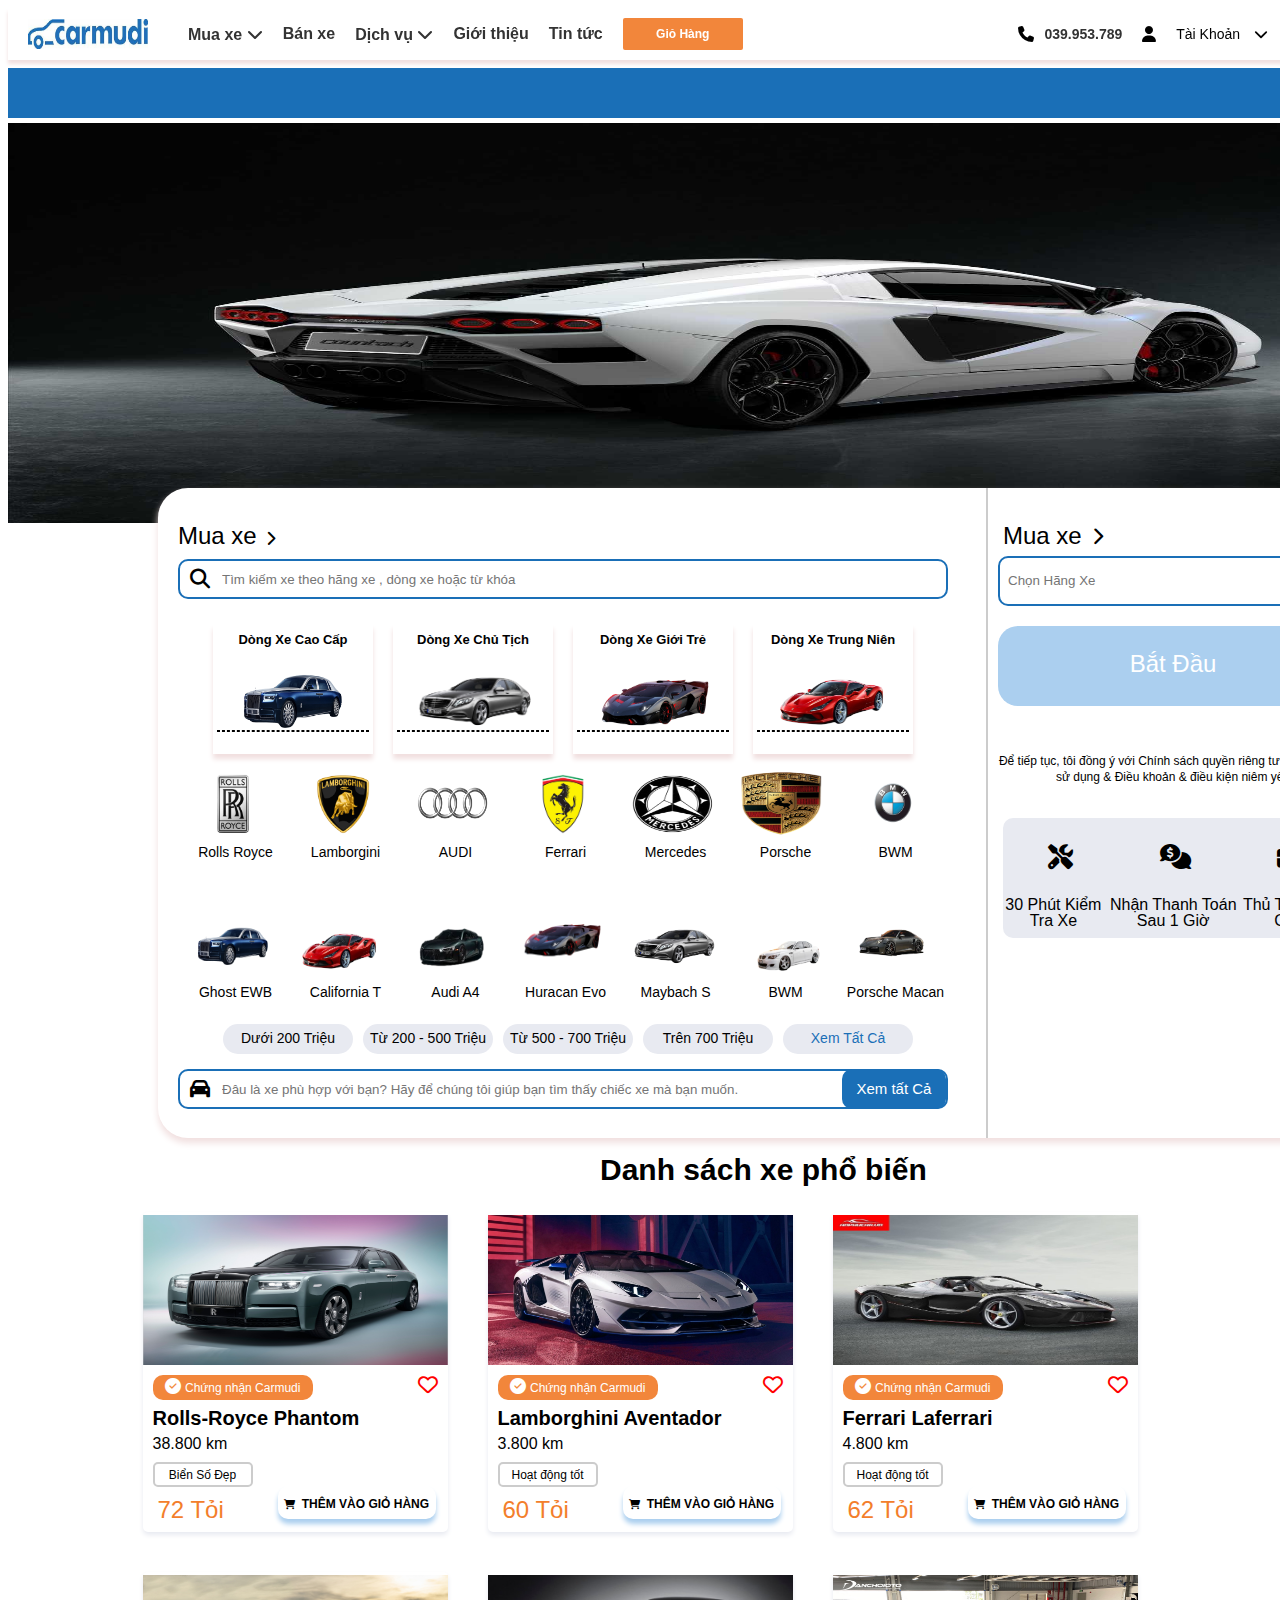
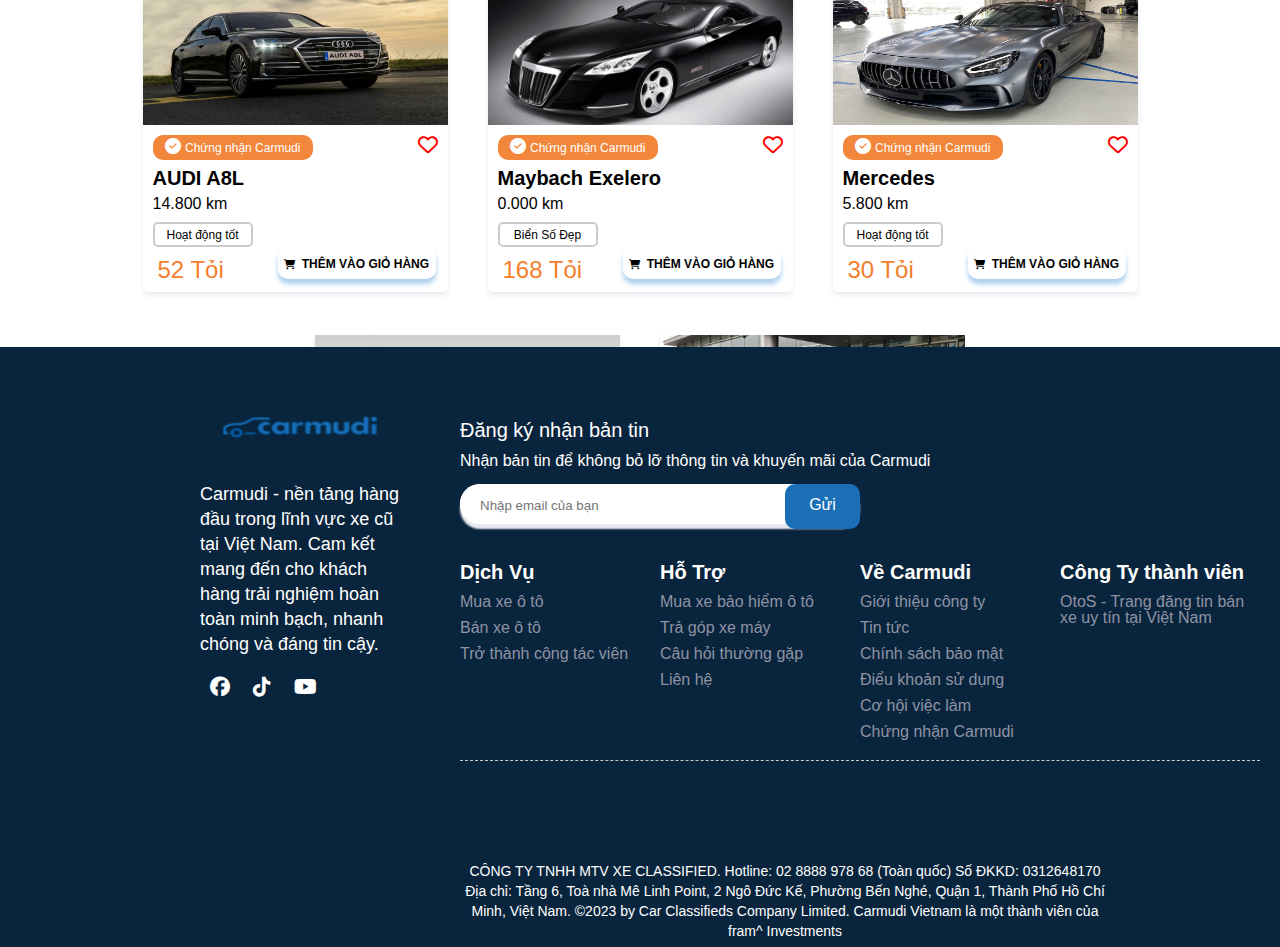
==== commit c741ab66: "Add files via upload" ====
--- a/index.html
+++ b/index.html
@@ -1,534 +1,534 @@
-<!DOCTYPE html>
-<html lang="en">
-<head>
-    <meta charset="UTF-8">
-    <meta http-equiv="X-UA-Compatible" content="IE=edge">
-    <meta name="viewport" content="width=device-width, initial-scale=1.0">
-    <title>Trần Thống Shop</title>
-    <link rel="stylesheet" href="./index.html">
-    <link rel="stylesheet" href="./main.css">
-    <link rel="stylesheet" href="./base.css">
-    <link rel="stylesheet" href="https://cdnjs.cloudflare.com/ajax/libs/font-awesome/6.4.0/css/all.min.css">
-    <link rel="icon" href="./logo/logo__POSCHER_preview_rev_1.png">
-</head>
-<body>
-    <div class="app">
-        
-        <header class="header">
-            <ul class="header__nav">
-                <li class="nav">
-                    <img class="nav__img" src=".https./ảnh/th.jpg" alt="">
-                </li>
-                <li class="nav"><a href="">
-                    Mua xe
-                    <i class="fa-sharp fa-solid fa-chevron-down"></i>
-                    <div class="body">
-                        <p>Lamborghini</p>
-                        <p>Rolls-Royce</p>
-                        <p>Ferrari</p>
-                    </div>
-                </a></li>
-                <li class="nav"><a href="">Bán xe</a></li>
-                <li class="nav"><a href="">
-                    Dịch vụ
-                    <i class="fa-sharp fa-solid fa-chevron-down"></i>
-                    <div class="body">
-                        <p>Đấu giá xe</p>
-                        <p>Kiểm định xe</p>
-                        <p>Mua xe trả góp</p>
-                    </div>
-                </a></li>
-                <li class="nav"><a href="">Giới thiệu</a></li>
-                <li class="nav"><a href="">Tin tức</a></li>
-                <li class="nav "><a class="nav--check" href="./gioHang.html">Giỏ Hàng</a></li>
-            </ul>
-            <ul class="header__nav">
-                <li class="nav">
-                    <i class="fa-solid fa-phone"></i>
-                    <a class="nav__first" href="">039.953.789</a></li>
-                <li class="nav">
-                    <i class="fa-solid fa-user"></i>
-                    <div class="nav__first nav__first--span" href="">
-                        <span class="nav__first--taiKhoan">
-                            Tài Khoản
-                        </span>
-                        <div class="nav__span">
-                            <a href="./dangNhap.html" class="nav__span--1"><span class="nav__span--dangNhap">Đăng nhặp</span></a>
-                            <a href="./dangKy.html" class="nav__span--1">
-                                <span class="nav__span--dangNhap">
-                                    Đăng ký
-                                </span>
-                            </a>
-                        </div>
-                    <i class="fa-sharp fa-solid fa-chevron-down"></i>
-
-                    </div></li>
-            </ul>
-        </header>
-    </div>
-    <marquee class="header__marquee" behavior="scroll" direction="10px">Chào mừng bạn đến với shop Trần Thống</marquee>
-    <!-- CONTAINER -->
-    <div class="container">
-        <div><img class="container__lambo" src="./ảnh/lamborghini.jpg" alt=""></div>
-        <div class="container__body">
-            <div class="container__body--giaoDien">
-                <div class="container__body--muaXe">
-                    <span class="container__body--span">
-                        Mua xe 
-                        <span class="container__body--icon"><i class="fa-solid fa-chevron-right"></i></span>
-                    </span>
-                    <div class="container__muaXe--body">
-                        <div class="container__muaXe--serch">
-                            <span class="container__serch--icon"><i class="fa-solid fa-magnifying-glass"></i></span>
-                            <input type="text" class="container__body--input" placeholder="Tìm kiếm xe theo hãng xe , dòng xe hoặc từ khóa">
-                            <div class="container__muaXe--hover">
-                                <div class="container__muaXe--timKiem">
-                                    <span class="container__hover--header">Tìm kiếm hàng đầu</span>
-                                    <i class="fa-solid fa-fire"></i>
-                                </div>
-                                <ul class="container__hover--ul">
-                                    <div class="container__hover--li">Audi</div>
-                                    <div class="container__hover--li">Lamborghini</div>
-                                    <div class="container__hover--li">Roll Royce</div>
-                                    <div class="container__hover--li">Ferrari</div>
-                                    <div class="container__hover--li">Mercedes</div>
-                                    <div class="container__hover--li">BMW</div>
-                                    <div class="container__hover--li">Porsche</div>
-                                </ul>
-                            </div>
-                        </div>
-                        <div class="container__muaXe--dongXe">
-                            <ul class="container__dongXe--ul">
-                                <li class="container__dongXe--li container__dongXe--anime1">
-                                    <div class="container__dongxe--chu" >Dòng Xe Cao Cấp</div >
-                                    <img src="./ảnh/Tải-hình-nền-4k-Siêu-xe-Roll-Royce-scaled.png" alt="" class="container__dongXe--img">
-                                </li>
-                                <li class="container__dongXe--li container__dongXe--anime2">
-                                    <div  class="container__dongxe--chu">Dòng Xe Chủ Tịch</div >
-                                    <img src="./ảnh/mẹc.png" alt="" class="container__dongXe--img">
-
-                                </li>
-                                <li class="container__dongXe--li container__dongXe--anime3">
-                                    <div  class="container__dongxe--chu">Dòng Xe Giới Trẻ</div >
-                                    <img src="./ảnh/hinh-nen-sieu-xe-lamborghini_062151335.png" alt="" class="container__dongXe--img container__lambo--thaydoi ">
-
-                                </li>
-                                <li class="container__dongXe--li container__dongXe--anime4">
-                                    <div class="container__dongxe--chu" >Dòng Xe Trung Niên</div >      
-                                    <img src="./ảnh/dien-kien-sieu-xe-ferrari-f8-tributo-moi-ke-nhiem-488-gtb-c7f69d.png" alt="" class="container__dongXe--img container__ferari--thaydoi">
-
-                                </li>
-                            </ul>
-                        </div>
-
-                        <div class="container__hangXe">
-                            <ul class="container__hangXe--ul">
-                                <li class="container__hangXe--li">
-                                    <img src="./logo/logo-rolls-royce_preview_rev_1.png" alt="" class="container__hangXe--img">
-                                    <span class="container__hangXe--span">Rolls Royce</span>
-                                </li>
-                                <li class="container__hangXe--li">
-                                    <img src="./logo/Lamborgini-Logo_preview_rev_1.png" alt="" class="container__hangXe--img">
-                                    <span class="container__hangXe--span">Lamborgini</span>
-                                </li>
-                                <li class="container__hangXe--li">
-                                    <img src="./logo/logo audi_preview_rev_1.png" alt="" class="container__hangXe--img">
-                                    <span class="container__hangXe--span">AUDI</span>
-                                </li>
-                                <li class="container__hangXe--li">
-                                    <img src="./logo/logo-xe-ferrari_preview_rev_1.png" alt="" class="container__hangXe--img">
-                                    <span class="container__hangXe--span">Ferrari</span>
-                                </li>
-                                <li class="container__hangXe--li">
-                                    <img src="./logo/logo__mẹc_preview_rev_1.png" alt="" class="container__hangXe--img">
-                                    <span class="container__hangXe--span">Mercedes</span>
-                                </li>
-                                <li class="container__hangXe--li">
-                                    <img src="./logo/logo__POSCHER_preview_rev_1.png" alt="" class="container__hangXe--img">
-                                    <span class="container__hangXe--span">Porsche</span>
-                                </li>
-                                <li class="container__hangXe--li">
-                                    <img src="./logo/y-nghia-logo-bmw_preview_rev_1.png" alt="" class="container__hangXe--img">
-                                    <span class="container__hangXe--span">BWM</span>
-                                </li>
-                            </ul>
-                        </div>
-                        <div class="container__hangXe">
-                            <ul class="container__hangXe--ul">
-                                <li class="container__hangXe--li">
-                                    <img src="./ảnh/Tải-hình-nền-4k-Siêu-xe-Roll-Royce-scaled.png" alt="" class="container__hangXe--img">
-                                    <span class="container__hangXe--span"> Ghost EWB</span>
-                                </li>
-                                <li class="container__hangXe--li">
-                                    <img src="./ảnh/dien-kien-sieu-xe-ferrari-f8-tributo-moi-ke-nhiem-488-gtb-c7f69d.png" alt="" class="container__hangXe--img">
-                                    <span class="container__hangXe--span">California T</span>
-                                </li>
-                                <li class="container__hangXe--li">
-                                    <img src="./ảnh/audi_preview_rev_1.png" alt="" class="container__hangXe--img">
-                                    <span class="container__hangXe--span">Audi A4</span>
-                                </li>
-                                <li class="container__hangXe--li">
-                                    <img src="./ảnh/hinh-nen-sieu-xe-lamborghini_062151335.png" alt="" class="container__hangXe--img">
-                                    <span class="container__hangXe--span"> Huracan Evo</span>
-                                </li>
-                                <li class="container__hangXe--li">
-                                    <img src="./ảnh/mẹc.png" alt="" class="container__hangXe--img">
-                                    <span class="container__hangXe--span">Maybach S</span>
-                                </li>
-                                <li class="container__hangXe--li">
-                                    <img src="./ảnh/BWM_preview_rev_1.png" alt="" class="container__hangXe--img">
-                                    <span class="container__hangXe--span">BWM</span>
-                                </li>
-                                <li class="container__hangXe--li">
-                                    <img src="./ảnh/POSCHER.png" alt="" class="container__hangXe--img">
-                                    <span class="container__hangXe--span">Porsche Macan</span>
-                                </li>
-                            </ul>
-                        </div>
-                        <div class="container__tatCa">
-                            <ul class="container__tatCa--ul">
-                                <li class="container__tatCa--li">
-                                    Dưới 200 Triệu
-                                </li>
-                                <li class="container__tatCa--li">
-                                    Từ 200 - 500 Triệu
-                                </li>
-                                <li class="container__tatCa--li">
-                                    Từ 500 - 700 Triệu
-                                </li>
-                                <li class="container__tatCa--li">
-                                    Trên 700 Triệu
-                                </li>
-                                <li class="container__tatCa--li container__tatCa--xem ">
-                                    Xem Tất Cả 
-                                </li>
-                            </ul>
-                        </div>
-                        <div class="container__muaXe--serch">
-                            <span class="container__serch--icon"><i class="fa-solid fa-car"></i></i></span>
-                            <input type="text" class="container__body--input" placeholder="Đâu là xe phù hợp với bạn? Hãy để chúng tôi giúp bạn tìm thấy chiếc xe mà bạn muốn.">
-                            <div class="container__tatCa-div">
-                                <span class="container__tatCa--span">Xem tất Cả</span>
-                                </div>
-                        </div>
-                    </div>
-                </div>
-                <div class="container__body--banXe">
-                    <span class="container__banXe--span">
-                        Mua xe 
-                        <span class="container__banXe--icon"><i class="fa-solid fa-chevron-right"></i></span>
-                    </span>
-
-                    <div class="banXe__chonHangXe">
-                        <input type="text" class="banXe__chonHangXe--input" placeholder="Chọn Hãng Xe">
-                        <i class="fa-sharp fa-solid fa-chevron-down"></i>
-                    </div>
-                    
-                    <div class="banXe__chonHangXe--batdau">
-                        <span>Bắt Đầu</span>
-                    </div>
-
-                    <p class="banXe__chonHangXe-p">
-                        Để tiếp tục, tôi đồng ý với Chính sách quyền riêng tư, Điều khoản sử dụng & Điều khoản & điều kiện niêm yết.
-                    </p>
-
-                    <div class="banXe__chonHangXe--tong">
-                        <div class="banXe__chonHangXe--ul">
-                            <span><i class="fa-solid fa-screwdriver-wrench"></i></span>
-                            <span><i class="fa-solid fa-comments-dollar"></i></span>
-                            <span><i class="fa-solid fa-business-time"></i></span>
-                        </div>
-                        <div class="banXe__chonHangXe--li">
-                            <span>30 Phút Kiểm Tra Xe <br></span>
-                            <span>Nhận Thanh Toán Sau 1 Giờ <br></span>
-                            <span>Thủ Tục Nhanh Chóng <br></span>
-                        </div>
-                    </div>
-                    <marquee class="banXe__chonHangXe--marquee" behavior="scroll" direction="10px">
-                        <img src="./ảnh/Tải-hình-nền-4k-Siêu-xe-Roll-Royce-scaled.png" alt="">
-                        <img class="chonHangXe__marquee--img" src="./ảnh/dien-kien-sieu-xe-ferrari-f8-tributo-moi-ke-nhiem-488-gtb-c7f69d.png" alt="">
-                        <img class="chonHangXe__marquee--img " src="./ảnh/audi_preview_rev_1.png" alt="">
-                    </marquee>
-                </div>
-            </div>
-        </div>
-        <h1 class="container__body--danhSachh1">Danh sách xe phổ biến <br></h1>
-        <div class="container__body--danhSach">
-            <div class="container__body--chiaDoi">
-                <div class="container__danhSach">
-                    <a href="./chiTiet.html">
-                        <img src="./danh sách/roll royce.jpg" alt="" class="container__danhSach-img">
-                    </a>
-                    <div class="container__danhSach--chungNhan">
-                        <div class="container__danhSach--icon">
-                            <span class="container__danhSach--iconspan">
-                                <i class="fa-sharp fa-solid fa-circle-check"></i>
-                            </span>
-                            <span class="container__danhSach--iconchungNhan">Chứng nhận Carmudi</span>
-                        </div>
-                        <div class="container__icon--danhSach">
-                            <i class="fa-sharp fa-regular fa-heart"></i>
-    
-                        </div>
-                    </div>
-                    <div class="container__danhSach--thongTin">Rolls-Royce Phantom <br></div>
-                    <div class="container__danhSach--km">38.800 km <br></div>
-                    <div class="container__danhSach--hoatDong">Biển Số Đẹp <br></div>
-                    <div class="container__danhSach--giaTien">72 Tỏi <br></div>
-                    <div class="container__danhSach--gioHang">
-                        <i class="fa-solid fa-cart-shopping"></i>
-                        <span>THÊM VÀO GIỎ HÀNG</span>
-                    </div>
-                    <a href="./chiTiet.html">
-                        <div class="container__danhSach--xemNhanh">Xem Nhanh</div>
-                    </a>
-                </div>
-                <div class="container__danhSach">
-                    <a href="./chiTiet.html">
-                        <img src="./danh sách/lambo.jpg" alt="" class="container__danhSach-img">
-
-                    </a>
-                    <div class="container__danhSach--chungNhan">
-                        <div class="container__danhSach--icon">
-                            <span class="container__danhSach--iconspan">
-                                <i class="fa-sharp fa-solid fa-circle-check"></i>
-                            </span>
-                            <span class="container__danhSach--iconchungNhan">Chứng nhận Carmudi</span>
-                        </div>
-                        <div class="container__icon--danhSach">
-                            <i class="fa-sharp fa-regular fa-heart"></i>
-    
-                        </div>
-                    </div>
-                    <div class="container__danhSach--thongTin">Lamborghini Aventador <br></div>
-                    <div class="container__danhSach--km">3.800 km <br></div>
-                    <div class="container__danhSach--hoatDong">Hoạt động tốt <br></div>
-                    <div class="container__danhSach--giaTien">60 Tỏi <br></div>
-                    <div class="container__danhSach--gioHang">
-                        <i class="fa-solid fa-cart-shopping"></i>
-                        <span>THÊM VÀO GIỎ HÀNG</span>
-                    </div>
-                    <a href="./chiTiet.html">
-                        <div class="container__danhSach--xemNhanh">Xem Nhanh</div>
-                    </a>
-    
-                </div>
-                <div class="container__danhSach">
-                    <img src="./danh sách/ferari.jpg" alt="" class="container__danhSach-img">
-                    <div class="container__danhSach--chungNhan">
-                        <div class="container__danhSach--icon">
-                            <span class="container__danhSach--iconspan">
-                                <i class="fa-sharp fa-solid fa-circle-check"></i>
-                            </span>
-                            <span class="container__danhSach--iconchungNhan">Chứng nhận Carmudi</span>
-                        </div>
-                        <div class="container__icon--danhSach">
-                            <i class="fa-sharp fa-regular fa-heart"></i>
-    
-                        </div>
-                    </div>
-                    <div class="container__danhSach--thongTin">Ferrari Laferrari <br></div>
-                    <div class="container__danhSach--km">4.800 km <br></div>
-                    <div class="container__danhSach--hoatDong">Hoạt động tốt <br></div>
-                    <div class="container__danhSach--giaTien">62 Tỏi <br></div>
-                    <div class="container__danhSach--gioHang">
-                        <i class="fa-solid fa-cart-shopping"></i>
-                        <span>THÊM VÀO GIỎ HÀNG</span>
-                    </div>
-                    <div class="container__danhSach--xemNhanh">Xem Nhanh</div>
-    
-                </div>
-                <div class="container__danhSach">
-                    <img src="./danh sách/audi.jpg" alt="" class="container__danhSach-img">
-                    <div class="container__danhSach--chungNhan">
-                        <div class="container__danhSach--icon">
-                            <span class="container__danhSach--iconspan">
-                                <i class="fa-sharp fa-solid fa-circle-check"></i>
-                            </span>
-                            <span class="container__danhSach--iconchungNhan">Chứng nhận Carmudi</span>
-                        </div>
-                        <div class="container__icon--danhSach">
-                            <i class="fa-sharp fa-regular fa-heart"></i>
-    
-                        </div>
-                    </div>
-                    <div class="container__danhSach--thongTin">AUDI A8L <br></div>
-                    <div class="container__danhSach--km">14.800 km <br></div>
-                    <div class="container__danhSach--hoatDong">Hoạt động tốt <br></div>
-                    <div class="container__danhSach--giaTien">52 Tỏi <br></div>
-                    <div class="container__danhSach--gioHang">
-                        <i class="fa-solid fa-cart-shopping"></i>
-                        <span>THÊM VÀO GIỎ HÀNG</span>
-                    </div>
-                    <div class="container__danhSach--xemNhanh">Xem Nhanh</div>
-    
-                </div>
-                <div class="container__danhSach">
-                    <img src="./danh sách/mayback.jpg" alt="" class="container__danhSach-img">
-                    <div class="container__danhSach--chungNhan">
-                        <div class="container__danhSach--icon">
-                            <span class="container__danhSach--iconspan">
-                                <i class="fa-sharp fa-solid fa-circle-check"></i>
-                            </span>
-                            <span class="container__danhSach--iconchungNhan">Chứng nhận Carmudi</span>
-                        </div>
-                        <div class="container__icon--danhSach">
-                            <i class="fa-sharp fa-regular fa-heart"></i>
-    
-                        </div>
-                    </div>
-                    <div class="container__danhSach--thongTin">Maybach Exelero <br></div>
-                    <div class="container__danhSach--km">0.000 km <br></div>
-                    <div class="container__danhSach--hoatDong">Biển Số Đẹp <br></div>
-                    <div class="container__danhSach--giaTien">168 Tỏi <br></div>
-                    <div class="container__danhSach--gioHang">
-                        <i class="fa-solid fa-cart-shopping"></i>
-                        <span>THÊM VÀO GIỎ HÀNG</span>
-                    </div>
-                    <div class="container__danhSach--xemNhanh">Xem Nhanh</div>
-    
-                </div>
-                <div class="container__danhSach">
-                    <img src="./danh sách/mẹc.jpg" alt="" class="container__danhSach-img">
-                    <div class="container__danhSach--chungNhan">
-                        <div class="container__danhSach--icon">
-                            <span class="container__danhSach--iconspan">
-                                <i class="fa-sharp fa-solid fa-circle-check"></i>
-                            </span>
-                            <span class="container__danhSach--iconchungNhan">Chứng nhận Carmudi</span>
-                        </div>
-                        <div class="container__icon--danhSach">
-                            <i class="fa-sharp fa-regular fa-heart"></i>
-    
-                        </div>
-                    </div>
-                    <div class="container__danhSach--thongTin">Mercedes<br></div>
-                    <div class="container__danhSach--km">5.800 km <br></div>
-                    <div class="container__danhSach--hoatDong">Hoạt động tốt <br></div>
-                    <div class="container__danhSach--giaTien">30 Tỏi <br></div>
-                    <div class="container__danhSach--gioHang">
-                        <i class="fa-solid fa-cart-shopping"></i>
-                        <span>THÊM VÀO GIỎ HÀNG</span>
-                    </div>
-                    <div class="container__danhSach--xemNhanh">Xem Nhanh</div>
-    
-                </div>
-                <div class="container__danhSach">
-                    <img src="./danh sách/porsche-panamera-turbo-2047.jpg" alt="" class="container__danhSach-img">
-                    <div class="container__danhSach--chungNhan">
-                        <div class="container__danhSach--icon">
-                            <span class="container__danhSach--iconspan">
-                                <i class="fa-sharp fa-solid fa-circle-check"></i>
-                            </span>
-                            <span class="container__danhSach--iconchungNhan">Chứng nhận Carmudi</span>
-                        </div>
-                        <div class="container__icon--danhSach">
-                            <i class="fa-sharp fa-regular fa-heart"></i>
-    
-                        </div>
-                    </div>
-                    <div class="container__danhSach--thongTin">Porsche Panamera Turbo <br></div>
-                    <div class="container__danhSach--km">800 km <br></div>
-                    <div class="container__danhSach--hoatDong">Hoạt động tốt <br></div>
-                    <div class="container__danhSach--giaTien">22 Tỏi <br></div>
-                    <div class="container__danhSach--gioHang">
-                        <i class="fa-solid fa-cart-shopping"></i>
-                        <span>THÊM VÀO GIỎ HÀNG</span>
-                    </div>
-                    <div class="container__danhSach--xemNhanh">Xem Nhanh</div>
-    
-                </div>
-                <div class="container__danhSach">
-                    <img src="./danh sách/BMW-330i-m-sport-2019-viet-nam-tuvanmuaxe-2(1).jpg" alt="" class="container__danhSach-img">
-                    <div class="container__danhSach--chungNhan">
-                        <div class="container__danhSach--icon">
-                            <span class="container__danhSach--iconspan">
-                                <i class="fa-sharp fa-solid fa-circle-check"></i>
-                            </span>
-                            <span class="container__danhSach--iconchungNhan">Chứng nhận Carmudi</span>
-                        </div>
-                        <div class="container__icon--danhSach">
-                            <i class="fa-sharp fa-regular fa-heart"></i>
-    
-                        </div>
-                    </div>
-                    <div class="container__danhSach--thongTin"> BMW 3-Series <br></div>
-                    <div class="container__danhSach--km">1.800 km <br></div>
-                    <div class="container__danhSach--hoatDong">Hoạt động tốt <br></div>
-                    <div class="container__danhSach--giaTien">12 Tỏi <br></div>
-                    <div class="container__danhSach--gioHang">
-                        <i class="fa-solid fa-cart-shopping"></i>
-                        <span>THÊM VÀO GIỎ HÀNG</span>
-                    </div>
-                    <div class="container__danhSach--xemNhanh">Xem Nhanh</div>
-    
-                </div>
-            </div>
-            
-        </div>
-        
-    </div>
-    <footer class="footer">
-        <div class="footer__carmudi">
-            <div class="footer__camudi--head">
-                <img src="./logo/carmudi.png" alt="">
-                <p class="footer__camudi--p">
-                    Carmudi - nền tảng hàng đầu trong lĩnh vực xe cũ tại Việt Nam. Cam kết mang đến cho khách hàng trải nghiệm hoàn toàn minh bạch, nhanh chóng và đáng tin cậy.
-                </p>
-                <i class="fa-brands fa-facebook"></i>
-                <i class="fa-brands fa-tiktok"></i>
-                <i class="fa-brands fa-youtube"></i>
-            </div>
-            <div class="footer__camudi--footer">
-                <div class="footer__footer--p">Đăng ký nhận bản tin</div>
-                <div class="footer__footer--span">Nhận bản tin để không bỏ lỡ thông tin và khuyến mãi của Carmudi</div>
-                <div class="footer__footer--serch">
-                    <input type="text" class="footer__footer--input" placeholder="Nhập email của bạn">
-                    <span class="footer__input--span">Gửi</span>
-                </div>
-                <div class="footer__footer--ulli">
-                    <ul class="footer__footer--ul">
-                        <span>Dịch Vụ</span>
-                        <li class="footer__footer--li">Mua xe ô tô</li>
-                        <li class="footer__footer--li">Bán xe ô tô</li>
-                        <li class="footer__footer--li">Trở thành cộng tác viên</li>
-                    </ul>
-                    <ul class="footer__footer--ul">
-                        <span>Hỗ Trợ</span>
-                        <li class="footer__footer--li">Mua xe bảo hiểm ô tô</li>
-                        <li class="footer__footer--li">Trả góp xe máy</li>
-                        <li class="footer__footer--li">Câu hỏi thường gặp</li>
-                        <li class="footer__footer--li">Liên hệ</li>
-                    </ul>
-                    <ul class="footer__footer--ul">
-                        <span>Về Carmudi</span>
-                        <li class="footer__footer--li">Giới thiệu công ty</li>
-                        <li class="footer__footer--li">Tin tức</li>
-                        <li class="footer__footer--li">Chính sách bảo mật</li>
-                        <li class="footer__footer--li">Điểu khoản sử dụng</li>
-                        <li class="footer__footer--li">Cơ hội việc làm</li>
-                        <li class="footer__footer--li">Chứng nhận Carmudi</li>
-                    </ul>
-                    <ul class="footer__footer--ul">
-                        <span>Công Ty thành viên</span>
-                        <li class="footer__footer--li">OtoS - Trang đăng tin bán xe uy tín tại Việt Nam</li>
-                    </ul>
-
-                </div>
-                
-                <div class="footer__cuoiCung">
-                    <p>CÔNG TY TNHH MTV XE CLASSIFIED. Hotline: 02 8888 978 68 (Toàn quốc) Số ĐKKD: 0312648170
-                        Địa chỉ: Tầng 6, Toà nhà Mê Linh Point, 2 Ngô Đức Kế, Phường Bến Nghé, Quận 1, Thành Phố Hồ Chí Minh, Việt Nam. ©2023 by Car Classifieds Company Limited.
-                        Carmudi Vietnam là một thành viên của   fram^  Investments</p>
-                </div>
-            </div>
-            
-        </div>
-        
-    </footer>
-
-    
-        </div>
-    </div>
-</body>
+<!DOCTYPE html>
+<html lang="en">
+<head>
+    <meta charset="UTF-8">
+    <meta http-equiv="X-UA-Compatible" content="IE=edge">
+    <meta name="viewport" content="width=device-width, initial-scale=1.0">
+    <title>Trần Thống Shop</title>
+    <link rel="stylesheet" href="./index.html">
+    <link rel="stylesheet" href="./main.css">
+    <link rel="stylesheet" href="./base.css">
+    <link rel="stylesheet" href="https://cdnjs.cloudflare.com/ajax/libs/font-awesome/6.4.0/css/all.min.css">
+    <link rel="icon" href="./logo/logo__POSCHER_preview_rev_1.png">
+</head>
+<body>
+    <div class="app">
+        
+        <header class="header">
+            <ul class="header__nav">
+                <li class="nav">
+                    <img class="nav__img" src="./ảnh/th.jpg" alt="">
+                </li>
+                <li class="nav"><a href="">
+                    Mua xe
+                    <i class="fa-sharp fa-solid fa-chevron-down"></i>
+                    <div class="body">
+                        <p>Lamborghini</p>
+                        <p>Rolls-Royce</p>
+                        <p>Ferrari</p>
+                    </div>
+                </a></li>
+                <li class="nav"><a href="">Bán xe</a></li>
+                <li class="nav"><a href="">
+                    Dịch vụ
+                    <i class="fa-sharp fa-solid fa-chevron-down"></i>
+                    <div class="body">
+                        <p>Đấu giá xe</p>
+                        <p>Kiểm định xe</p>
+                        <p>Mua xe trả góp</p>
+                    </div>
+                </a></li>
+                <li class="nav"><a href="">Giới thiệu</a></li>
+                <li class="nav"><a href="">Tin tức</a></li>
+                <li class="nav "><a class="nav--check" href="./gioHang.html">Giỏ Hàng</a></li>
+            </ul>
+            <ul class="header__nav">
+                <li class="nav">
+                    <i class="fa-solid fa-phone"></i>
+                    <a class="nav__first" href="">039.953.789</a></li>
+                <li class="nav">
+                    <i class="fa-solid fa-user"></i>
+                    <div class="nav__first nav__first--span" href="">
+                        <span class="nav__first--taiKhoan">
+                            Tài Khoản
+                        </span>
+                        <div class="nav__span">
+                            <a href="./dangNhap.html" class="nav__span--1"><span class="nav__span--dangNhap">Đăng nhặp</span></a>
+                            <a href="./dangKy.html" class="nav__span--1">
+                                <span class="nav__span--dangNhap">
+                                    Đăng ký
+                                </span>
+                            </a>
+                        </div>
+                    <i class="fa-sharp fa-solid fa-chevron-down"></i>
+
+                    </div></li>
+            </ul>
+        </header>
+    </div>
+    <marquee class="header__marquee" behavior="scroll" direction="10px">Chào mừng bạn đến với shop Trần Thống</marquee>
+    <!-- CONTAINER -->
+    <div class="container">
+        <div><img class="container__lambo" src="./ảnh/lamborghini.jpg" alt=""></div>
+        <div class="container__body">
+            <div class="container__body--giaoDien">
+                <div class="container__body--muaXe">
+                    <span class="container__body--span">
+                        Mua xe 
+                        <span class="container__body--icon"><i class="fa-solid fa-chevron-right"></i></span>
+                    </span>
+                    <div class="container__muaXe--body">
+                        <div class="container__muaXe--serch">
+                            <span class="container__serch--icon"><i class="fa-solid fa-magnifying-glass"></i></span>
+                            <input type="text" class="container__body--input" placeholder="Tìm kiếm xe theo hãng xe , dòng xe hoặc từ khóa">
+                            <div class="container__muaXe--hover">
+                                <div class="container__muaXe--timKiem">
+                                    <span class="container__hover--header">Tìm kiếm hàng đầu</span>
+                                    <i class="fa-solid fa-fire"></i>
+                                </div>
+                                <ul class="container__hover--ul">
+                                    <div class="container__hover--li">Audi</div>
+                                    <div class="container__hover--li">Lamborghini</div>
+                                    <div class="container__hover--li">Roll Royce</div>
+                                    <div class="container__hover--li">Ferrari</div>
+                                    <div class="container__hover--li">Mercedes</div>
+                                    <div class="container__hover--li">BMW</div>
+                                    <div class="container__hover--li">Porsche</div>
+                                </ul>
+                            </div>
+                        </div>
+                        <div class="container__muaXe--dongXe">
+                            <ul class="container__dongXe--ul">
+                                <li class="container__dongXe--li container__dongXe--anime1">
+                                    <div class="container__dongxe--chu" >Dòng Xe Cao Cấp</div >
+                                    <img src="./ảnh/Tải-hình-nền-4k-Siêu-xe-Roll-Royce-scaled.png" alt="" class="container__dongXe--img">
+                                </li>
+                                <li class="container__dongXe--li container__dongXe--anime2">
+                                    <div  class="container__dongxe--chu">Dòng Xe Chủ Tịch</div >
+                                    <img src="./ảnh/mẹc.png" alt="" class="container__dongXe--img">
+
+                                </li>
+                                <li class="container__dongXe--li container__dongXe--anime3">
+                                    <div  class="container__dongxe--chu">Dòng Xe Giới Trẻ</div >
+                                    <img src="./ảnh/hinh-nen-sieu-xe-lamborghini_062151335.png" alt="" class="container__dongXe--img container__lambo--thaydoi ">
+
+                                </li>
+                                <li class="container__dongXe--li container__dongXe--anime4">
+                                    <div class="container__dongxe--chu" >Dòng Xe Trung Niên</div >      
+                                    <img src="./ảnh/dien-kien-sieu-xe-ferrari-f8-tributo-moi-ke-nhiem-488-gtb-c7f69d.png" alt="" class="container__dongXe--img container__ferari--thaydoi">
+
+                                </li>
+                            </ul>
+                        </div>
+
+                        <div class="container__hangXe">
+                            <ul class="container__hangXe--ul">
+                                <li class="container__hangXe--li">
+                                    <img src="./logo/logo-rolls-royce_preview_rev_1.png" alt="" class="container__hangXe--img">
+                                    <span class="container__hangXe--span">Rolls Royce</span>
+                                </li>
+                                <li class="container__hangXe--li">
+                                    <img src="./logo/Lamborgini-Logo_preview_rev_1.png" alt="" class="container__hangXe--img">
+                                    <span class="container__hangXe--span">Lamborgini</span>
+                                </li>
+                                <li class="container__hangXe--li">
+                                    <img src="./logo/logo audi_preview_rev_1.png" alt="" class="container__hangXe--img">
+                                    <span class="container__hangXe--span">AUDI</span>
+                                </li>
+                                <li class="container__hangXe--li">
+                                    <img src="./logo/logo-xe-ferrari_preview_rev_1.png" alt="" class="container__hangXe--img">
+                                    <span class="container__hangXe--span">Ferrari</span>
+                                </li>
+                                <li class="container__hangXe--li">
+                                    <img src="./logo/logo__mẹc_preview_rev_1.png" alt="" class="container__hangXe--img">
+                                    <span class="container__hangXe--span">Mercedes</span>
+                                </li>
+                                <li class="container__hangXe--li">
+                                    <img src="./logo/logo__POSCHER_preview_rev_1.png" alt="" class="container__hangXe--img">
+                                    <span class="container__hangXe--span">Porsche</span>
+                                </li>
+                                <li class="container__hangXe--li">
+                                    <img src="./logo/y-nghia-logo-bmw_preview_rev_1.png" alt="" class="container__hangXe--img">
+                                    <span class="container__hangXe--span">BWM</span>
+                                </li>
+                            </ul>
+                        </div>
+                        <div class="container__hangXe">
+                            <ul class="container__hangXe--ul">
+                                <li class="container__hangXe--li">
+                                    <img src="./ảnh/Tải-hình-nền-4k-Siêu-xe-Roll-Royce-scaled.png" alt="" class="container__hangXe--img">
+                                    <span class="container__hangXe--span"> Ghost EWB</span>
+                                </li>
+                                <li class="container__hangXe--li">
+                                    <img src="./ảnh/dien-kien-sieu-xe-ferrari-f8-tributo-moi-ke-nhiem-488-gtb-c7f69d.png" alt="" class="container__hangXe--img">
+                                    <span class="container__hangXe--span">California T</span>
+                                </li>
+                                <li class="container__hangXe--li">
+                                    <img src="./ảnh/audi_preview_rev_1.png" alt="" class="container__hangXe--img">
+                                    <span class="container__hangXe--span">Audi A4</span>
+                                </li>
+                                <li class="container__hangXe--li">
+                                    <img src="./ảnh/hinh-nen-sieu-xe-lamborghini_062151335.png" alt="" class="container__hangXe--img">
+                                    <span class="container__hangXe--span"> Huracan Evo</span>
+                                </li>
+                                <li class="container__hangXe--li">
+                                    <img src="./ảnh/mẹc.png" alt="" class="container__hangXe--img">
+                                    <span class="container__hangXe--span">Maybach S</span>
+                                </li>
+                                <li class="container__hangXe--li">
+                                    <img src="./ảnh/BWM_preview_rev_1.png" alt="" class="container__hangXe--img">
+                                    <span class="container__hangXe--span">BWM</span>
+                                </li>
+                                <li class="container__hangXe--li">
+                                    <img src="./ảnh/POSCHER.png" alt="" class="container__hangXe--img">
+                                    <span class="container__hangXe--span">Porsche Macan</span>
+                                </li>
+                            </ul>
+                        </div>
+                        <div class="container__tatCa">
+                            <ul class="container__tatCa--ul">
+                                <li class="container__tatCa--li">
+                                    Dưới 200 Triệu
+                                </li>
+                                <li class="container__tatCa--li">
+                                    Từ 200 - 500 Triệu
+                                </li>
+                                <li class="container__tatCa--li">
+                                    Từ 500 - 700 Triệu
+                                </li>
+                                <li class="container__tatCa--li">
+                                    Trên 700 Triệu
+                                </li>
+                                <li class="container__tatCa--li container__tatCa--xem ">
+                                    Xem Tất Cả 
+                                </li>
+                            </ul>
+                        </div>
+                        <div class="container__muaXe--serch">
+                            <span class="container__serch--icon"><i class="fa-solid fa-car"></i></i></span>
+                            <input type="text" class="container__body--input" placeholder="Đâu là xe phù hợp với bạn? Hãy để chúng tôi giúp bạn tìm thấy chiếc xe mà bạn muốn.">
+                            <div class="container__tatCa-div">
+                                <span class="container__tatCa--span">Xem tất Cả</span>
+                                </div>
+                        </div>
+                    </div>
+                </div>
+                <div class="container__body--banXe">
+                    <span class="container__banXe--span">
+                        Mua xe 
+                        <span class="container__banXe--icon"><i class="fa-solid fa-chevron-right"></i></span>
+                    </span>
+
+                    <div class="banXe__chonHangXe">
+                        <input type="text" class="banXe__chonHangXe--input" placeholder="Chọn Hãng Xe">
+                        <i class="fa-sharp fa-solid fa-chevron-down"></i>
+                    </div>
+                    
+                    <div class="banXe__chonHangXe--batdau">
+                        <span>Bắt Đầu</span>
+                    </div>
+
+                    <p class="banXe__chonHangXe-p">
+                        Để tiếp tục, tôi đồng ý với Chính sách quyền riêng tư, Điều khoản sử dụng & Điều khoản & điều kiện niêm yết.
+                    </p>
+
+                    <div class="banXe__chonHangXe--tong">
+                        <div class="banXe__chonHangXe--ul">
+                            <span><i class="fa-solid fa-screwdriver-wrench"></i></span>
+                            <span><i class="fa-solid fa-comments-dollar"></i></span>
+                            <span><i class="fa-solid fa-business-time"></i></span>
+                        </div>
+                        <div class="banXe__chonHangXe--li">
+                            <span>30 Phút Kiểm Tra Xe <br></span>
+                            <span>Nhận Thanh Toán Sau 1 Giờ <br></span>
+                            <span>Thủ Tục Nhanh Chóng <br></span>
+                        </div>
+                    </div>
+                    <marquee class="banXe__chonHangXe--marquee" behavior="scroll" direction="10px">
+                        <img src="./ảnh/Tải-hình-nền-4k-Siêu-xe-Roll-Royce-scaled.png" alt="">
+                        <img class="chonHangXe__marquee--img" src="./ảnh/dien-kien-sieu-xe-ferrari-f8-tributo-moi-ke-nhiem-488-gtb-c7f69d.png" alt="">
+                        <img class="chonHangXe__marquee--img " src="./ảnh/audi_preview_rev_1.png" alt="">
+                    </marquee>
+                </div>
+            </div>
+        </div>
+        <h1 class="container__body--danhSachh1">Danh sách xe phổ biến <br></h1>
+        <div class="container__body--danhSach">
+            <div class="container__body--chiaDoi">
+                <div class="container__danhSach">
+                    <a href="./chiTiet.html">
+                        <img src="./danh sách/roll royce.jpg" alt="" class="container__danhSach-img">
+                    </a>
+                    <div class="container__danhSach--chungNhan">
+                        <div class="container__danhSach--icon">
+                            <span class="container__danhSach--iconspan">
+                                <i class="fa-sharp fa-solid fa-circle-check"></i>
+                            </span>
+                            <span class="container__danhSach--iconchungNhan">Chứng nhận Carmudi</span>
+                        </div>
+                        <div class="container__icon--danhSach">
+                            <i class="fa-sharp fa-regular fa-heart"></i>
+    
+                        </div>
+                    </div>
+                    <div class="container__danhSach--thongTin">Rolls-Royce Phantom <br></div>
+                    <div class="container__danhSach--km">38.800 km <br></div>
+                    <div class="container__danhSach--hoatDong">Biển Số Đẹp <br></div>
+                    <div class="container__danhSach--giaTien">72 Tỏi <br></div>
+                    <div class="container__danhSach--gioHang">
+                        <i class="fa-solid fa-cart-shopping"></i>
+                        <span>THÊM VÀO GIỎ HÀNG</span>
+                    </div>
+                    <a href="./chiTiet.html">
+                        <div class="container__danhSach--xemNhanh">Xem Nhanh</div>
+                    </a>
+                </div>
+                <div class="container__danhSach">
+                    <a href="./chiTiet.html">
+                        <img src="./danh sách/lambo.jpg" alt="" class="container__danhSach-img">
+
+                    </a>
+                    <div class="container__danhSach--chungNhan">
+                        <div class="container__danhSach--icon">
+                            <span class="container__danhSach--iconspan">
+                                <i class="fa-sharp fa-solid fa-circle-check"></i>
+                            </span>
+                            <span class="container__danhSach--iconchungNhan">Chứng nhận Carmudi</span>
+                        </div>
+                        <div class="container__icon--danhSach">
+                            <i class="fa-sharp fa-regular fa-heart"></i>
+    
+                        </div>
+                    </div>
+                    <div class="container__danhSach--thongTin">Lamborghini Aventador <br></div>
+                    <div class="container__danhSach--km">3.800 km <br></div>
+                    <div class="container__danhSach--hoatDong">Hoạt động tốt <br></div>
+                    <div class="container__danhSach--giaTien">60 Tỏi <br></div>
+                    <div class="container__danhSach--gioHang">
+                        <i class="fa-solid fa-cart-shopping"></i>
+                        <span>THÊM VÀO GIỎ HÀNG</span>
+                    </div>
+                    <a href="./chiTiet.html">
+                        <div class="container__danhSach--xemNhanh">Xem Nhanh</div>
+                    </a>
+    
+                </div>
+                <div class="container__danhSach">
+                    <img src="./danh sách/ferari.jpg" alt="" class="container__danhSach-img">
+                    <div class="container__danhSach--chungNhan">
+                        <div class="container__danhSach--icon">
+                            <span class="container__danhSach--iconspan">
+                                <i class="fa-sharp fa-solid fa-circle-check"></i>
+                            </span>
+                            <span class="container__danhSach--iconchungNhan">Chứng nhận Carmudi</span>
+                        </div>
+                        <div class="container__icon--danhSach">
+                            <i class="fa-sharp fa-regular fa-heart"></i>
+    
+                        </div>
+                    </div>
+                    <div class="container__danhSach--thongTin">Ferrari Laferrari <br></div>
+                    <div class="container__danhSach--km">4.800 km <br></div>
+                    <div class="container__danhSach--hoatDong">Hoạt động tốt <br></div>
+                    <div class="container__danhSach--giaTien">62 Tỏi <br></div>
+                    <div class="container__danhSach--gioHang">
+                        <i class="fa-solid fa-cart-shopping"></i>
+                        <span>THÊM VÀO GIỎ HÀNG</span>
+                    </div>
+                    <div class="container__danhSach--xemNhanh">Xem Nhanh</div>
+    
+                </div>
+                <div class="container__danhSach">
+                    <img src="./danh sách/audi.jpg" alt="" class="container__danhSach-img">
+                    <div class="container__danhSach--chungNhan">
+                        <div class="container__danhSach--icon">
+                            <span class="container__danhSach--iconspan">
+                                <i class="fa-sharp fa-solid fa-circle-check"></i>
+                            </span>
+                            <span class="container__danhSach--iconchungNhan">Chứng nhận Carmudi</span>
+                        </div>
+                        <div class="container__icon--danhSach">
+                            <i class="fa-sharp fa-regular fa-heart"></i>
+    
+                        </div>
+                    </div>
+                    <div class="container__danhSach--thongTin">AUDI A8L <br></div>
+                    <div class="container__danhSach--km">14.800 km <br></div>
+                    <div class="container__danhSach--hoatDong">Hoạt động tốt <br></div>
+                    <div class="container__danhSach--giaTien">52 Tỏi <br></div>
+                    <div class="container__danhSach--gioHang">
+                        <i class="fa-solid fa-cart-shopping"></i>
+                        <span>THÊM VÀO GIỎ HÀNG</span>
+                    </div>
+                    <div class="container__danhSach--xemNhanh">Xem Nhanh</div>
+    
+                </div>
+                <div class="container__danhSach">
+                    <img src="./danh sách/mayback.jpg" alt="" class="container__danhSach-img">
+                    <div class="container__danhSach--chungNhan">
+                        <div class="container__danhSach--icon">
+                            <span class="container__danhSach--iconspan">
+                                <i class="fa-sharp fa-solid fa-circle-check"></i>
+                            </span>
+                            <span class="container__danhSach--iconchungNhan">Chứng nhận Carmudi</span>
+                        </div>
+                        <div class="container__icon--danhSach">
+                            <i class="fa-sharp fa-regular fa-heart"></i>
+    
+                        </div>
+                    </div>
+                    <div class="container__danhSach--thongTin">Maybach Exelero <br></div>
+                    <div class="container__danhSach--km">0.000 km <br></div>
+                    <div class="container__danhSach--hoatDong">Biển Số Đẹp <br></div>
+                    <div class="container__danhSach--giaTien">168 Tỏi <br></div>
+                    <div class="container__danhSach--gioHang">
+                        <i class="fa-solid fa-cart-shopping"></i>
+                        <span>THÊM VÀO GIỎ HÀNG</span>
+                    </div>
+                    <div class="container__danhSach--xemNhanh">Xem Nhanh</div>
+    
+                </div>
+                <div class="container__danhSach">
+                    <img src="./danh sách/mẹc.jpg" alt="" class="container__danhSach-img">
+                    <div class="container__danhSach--chungNhan">
+                        <div class="container__danhSach--icon">
+                            <span class="container__danhSach--iconspan">
+                                <i class="fa-sharp fa-solid fa-circle-check"></i>
+                            </span>
+                            <span class="container__danhSach--iconchungNhan">Chứng nhận Carmudi</span>
+                        </div>
+                        <div class="container__icon--danhSach">
+                            <i class="fa-sharp fa-regular fa-heart"></i>
+    
+                        </div>
+                    </div>
+                    <div class="container__danhSach--thongTin">Mercedes<br></div>
+                    <div class="container__danhSach--km">5.800 km <br></div>
+                    <div class="container__danhSach--hoatDong">Hoạt động tốt <br></div>
+                    <div class="container__danhSach--giaTien">30 Tỏi <br></div>
+                    <div class="container__danhSach--gioHang">
+                        <i class="fa-solid fa-cart-shopping"></i>
+                        <span>THÊM VÀO GIỎ HÀNG</span>
+                    </div>
+                    <div class="container__danhSach--xemNhanh">Xem Nhanh</div>
+    
+                </div>
+                <div class="container__danhSach">
+                    <img src="./danh sách/porsche-panamera-turbo-2047.jpg" alt="" class="container__danhSach-img">
+                    <div class="container__danhSach--chungNhan">
+                        <div class="container__danhSach--icon">
+                            <span class="container__danhSach--iconspan">
+                                <i class="fa-sharp fa-solid fa-circle-check"></i>
+                            </span>
+                            <span class="container__danhSach--iconchungNhan">Chứng nhận Carmudi</span>
+                        </div>
+                        <div class="container__icon--danhSach">
+                            <i class="fa-sharp fa-regular fa-heart"></i>
+    
+                        </div>
+                    </div>
+                    <div class="container__danhSach--thongTin">Porsche Panamera Turbo <br></div>
+                    <div class="container__danhSach--km">800 km <br></div>
+                    <div class="container__danhSach--hoatDong">Hoạt động tốt <br></div>
+                    <div class="container__danhSach--giaTien">22 Tỏi <br></div>
+                    <div class="container__danhSach--gioHang">
+                        <i class="fa-solid fa-cart-shopping"></i>
+                        <span>THÊM VÀO GIỎ HÀNG</span>
+                    </div>
+                    <div class="container__danhSach--xemNhanh">Xem Nhanh</div>
+    
+                </div>
+                <div class="container__danhSach">
+                    <img src="./danh sách/BMW-330i-m-sport-2019-viet-nam-tuvanmuaxe-2(1).jpg" alt="" class="container__danhSach-img">
+                    <div class="container__danhSach--chungNhan">
+                        <div class="container__danhSach--icon">
+                            <span class="container__danhSach--iconspan">
+                                <i class="fa-sharp fa-solid fa-circle-check"></i>
+                            </span>
+                            <span class="container__danhSach--iconchungNhan">Chứng nhận Carmudi</span>
+                        </div>
+                        <div class="container__icon--danhSach">
+                            <i class="fa-sharp fa-regular fa-heart"></i>
+    
+                        </div>
+                    </div>
+                    <div class="container__danhSach--thongTin"> BMW 3-Series <br></div>
+                    <div class="container__danhSach--km">1.800 km <br></div>
+                    <div class="container__danhSach--hoatDong">Hoạt động tốt <br></div>
+                    <div class="container__danhSach--giaTien">12 Tỏi <br></div>
+                    <div class="container__danhSach--gioHang">
+                        <i class="fa-solid fa-cart-shopping"></i>
+                        <span>THÊM VÀO GIỎ HÀNG</span>
+                    </div>
+                    <div class="container__danhSach--xemNhanh">Xem Nhanh</div>
+    
+                </div>
+            </div>
+            
+        </div>
+        
+    </div>
+    <footer class="footer">
+        <div class="footer__carmudi">
+            <div class="footer__camudi--head">
+                <img src="./logo/carmudi.png" alt="">
+                <p class="footer__camudi--p">
+                    Carmudi - nền tảng hàng đầu trong lĩnh vực xe cũ tại Việt Nam. Cam kết mang đến cho khách hàng trải nghiệm hoàn toàn minh bạch, nhanh chóng và đáng tin cậy.
+                </p>
+                <i class="fa-brands fa-facebook"></i>
+                <i class="fa-brands fa-tiktok"></i>
+                <i class="fa-brands fa-youtube"></i>
+            </div>
+            <div class="footer__camudi--footer">
+                <div class="footer__footer--p">Đăng ký nhận bản tin</div>
+                <div class="footer__footer--span">Nhận bản tin để không bỏ lỡ thông tin và khuyến mãi của Carmudi</div>
+                <div class="footer__footer--serch">
+                    <input type="text" class="footer__footer--input" placeholder="Nhập email của bạn">
+                    <span class="footer__input--span">Gửi</span>
+                </div>
+                <div class="footer__footer--ulli">
+                    <ul class="footer__footer--ul">
+                        <span>Dịch Vụ</span>
+                        <li class="footer__footer--li">Mua xe ô tô</li>
+                        <li class="footer__footer--li">Bán xe ô tô</li>
+                        <li class="footer__footer--li">Trở thành cộng tác viên</li>
+                    </ul>
+                    <ul class="footer__footer--ul">
+                        <span>Hỗ Trợ</span>
+                        <li class="footer__footer--li">Mua xe bảo hiểm ô tô</li>
+                        <li class="footer__footer--li">Trả góp xe máy</li>
+                        <li class="footer__footer--li">Câu hỏi thường gặp</li>
+                        <li class="footer__footer--li">Liên hệ</li>
+                    </ul>
+                    <ul class="footer__footer--ul">
+                        <span>Về Carmudi</span>
+                        <li class="footer__footer--li">Giới thiệu công ty</li>
+                        <li class="footer__footer--li">Tin tức</li>
+                        <li class="footer__footer--li">Chính sách bảo mật</li>
+                        <li class="footer__footer--li">Điểu khoản sử dụng</li>
+                        <li class="footer__footer--li">Cơ hội việc làm</li>
+                        <li class="footer__footer--li">Chứng nhận Carmudi</li>
+                    </ul>
+                    <ul class="footer__footer--ul">
+                        <span>Công Ty thành viên</span>
+                        <li class="footer__footer--li">OtoS - Trang đăng tin bán xe uy tín tại Việt Nam</li>
+                    </ul>
+
+                </div>
+                
+                <div class="footer__cuoiCung">
+                    <p>CÔNG TY TNHH MTV XE CLASSIFIED. Hotline: 02 8888 978 68 (Toàn quốc) Số ĐKKD: 0312648170
+                        Địa chỉ: Tầng 6, Toà nhà Mê Linh Point, 2 Ngô Đức Kế, Phường Bến Nghé, Quận 1, Thành Phố Hồ Chí Minh, Việt Nam. ©2023 by Car Classifieds Company Limited.
+                        Carmudi Vietnam là một thành viên của   fram^  Investments</p>
+                </div>
+            </div>
+            
+        </div>
+        
+    </footer>
+
+    
+        </div>
+    </div>
+</body>
 </html>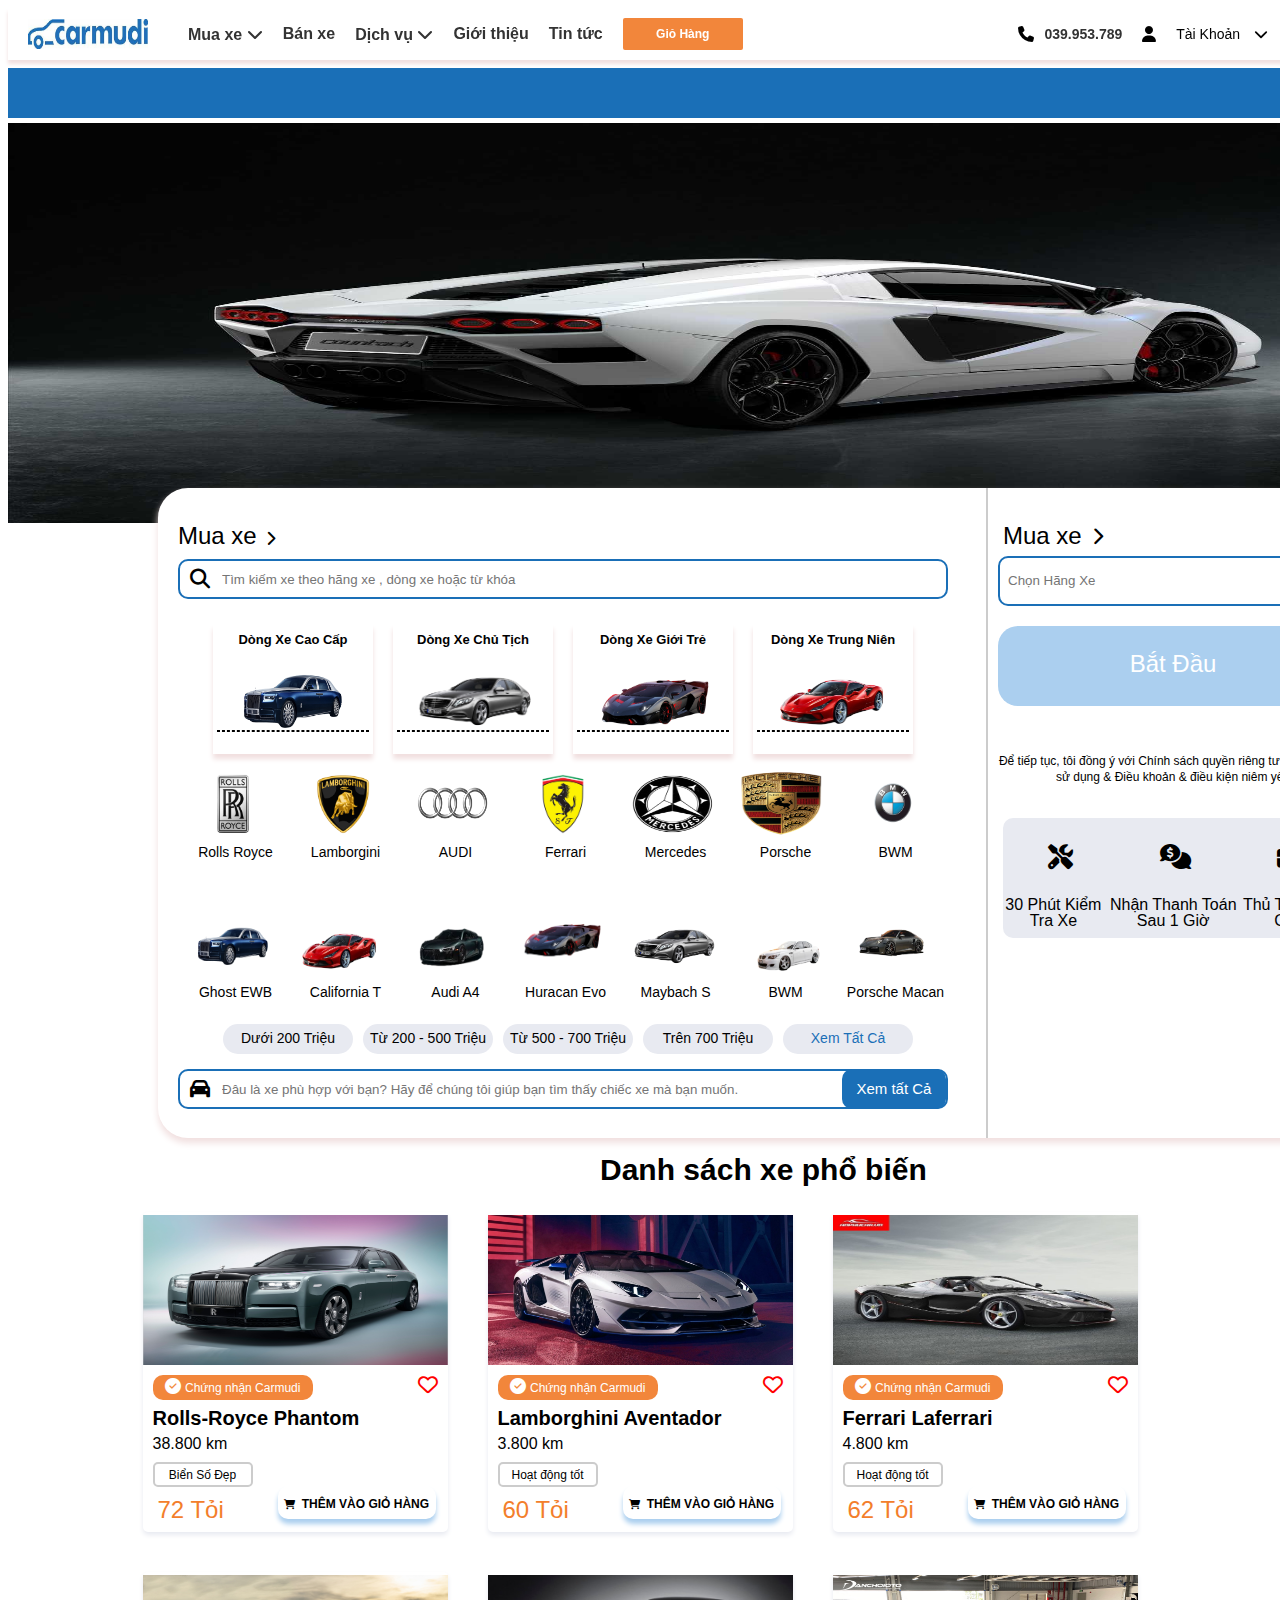
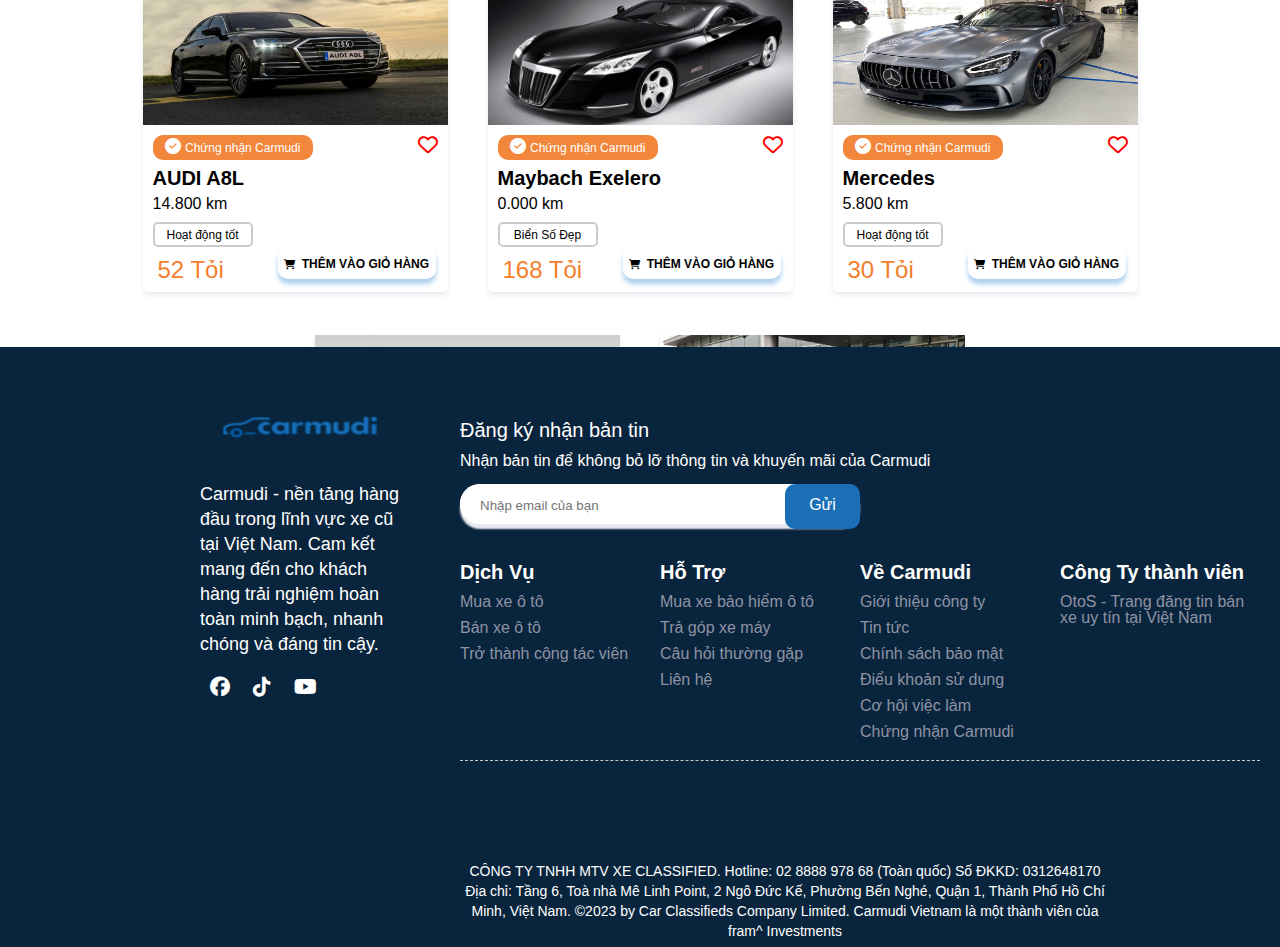
==== commit 54ce7ca1: "Update index.html" ====
--- a/index.html
+++ b/index.html
@@ -531,4 +531,4 @@
         </div>
     </div>
 </body>
-</html>+</html>
